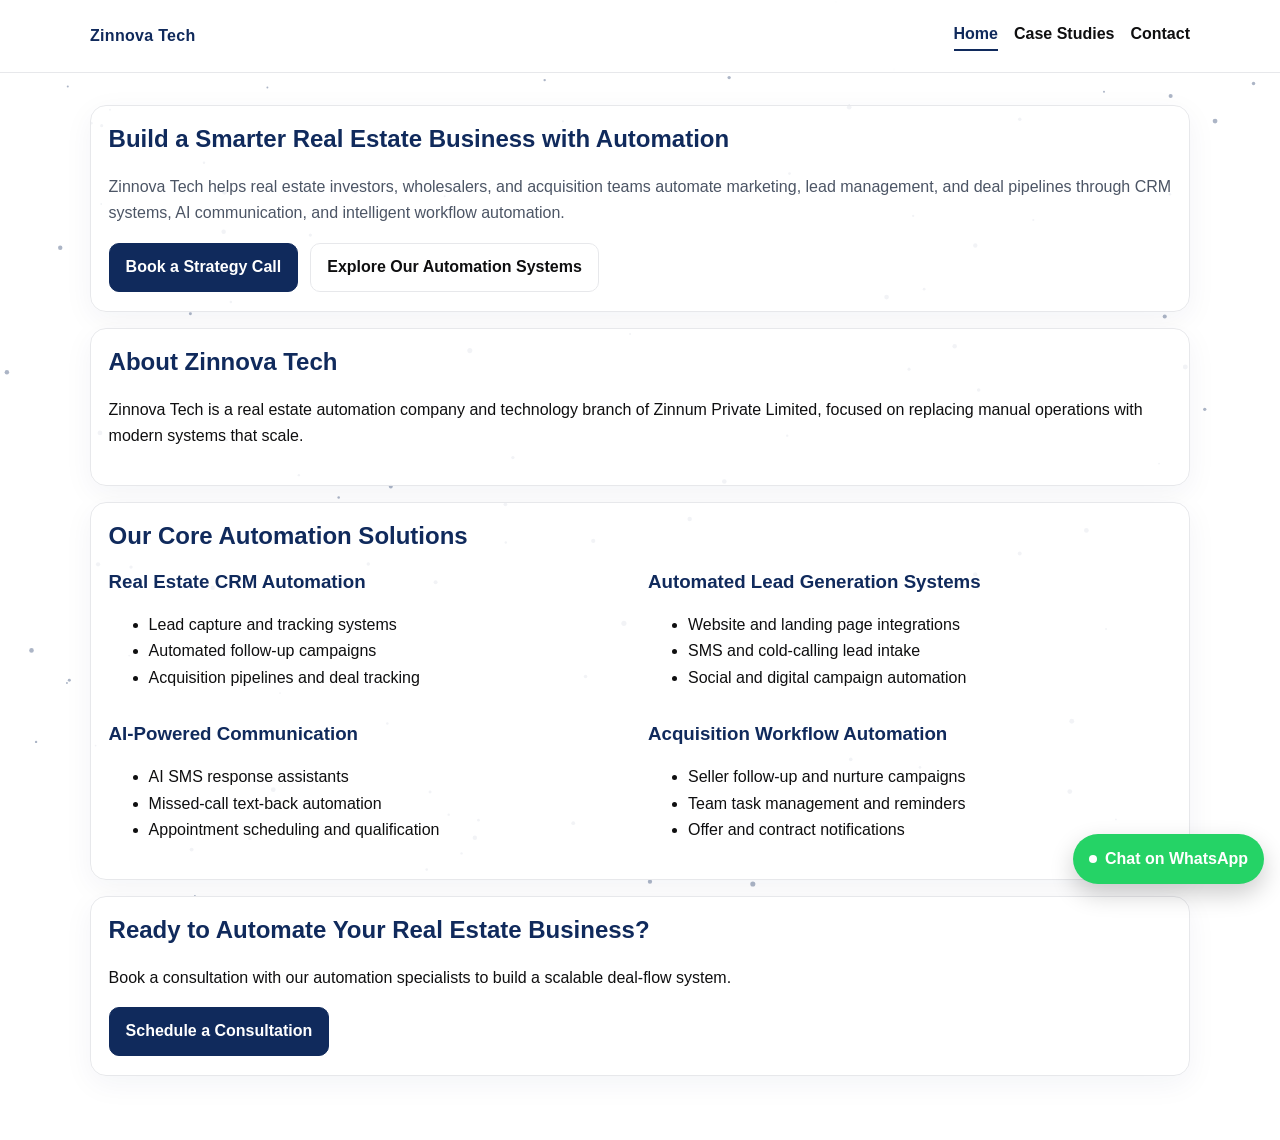
==== index.html @ e3f0b49b "Build styled multi-page site with cursor particles and WhatsApp widget" ====
<!doctype html>
<html lang="en">
  <head>
    <meta charset="UTF-8" />
    <meta name="viewport" content="width=device-width, initial-scale=1.0" />
    <title>Zinnova Tech | Home</title>
    <link rel="stylesheet" href="styles.css" />
  </head>
  <body>
    <canvas id="particle-canvas" aria-hidden="true"></canvas>

    <header class="site-header">
      <div class="container nav-wrap">
        <a class="logo" href="index.html">Zinnova Tech</a>
        <nav>
          <a href="index.html" class="active">Home</a>
          <a href="case-studies.html">Case Studies</a>
          <a href="contact.html">Contact</a>
        </nav>
      </div>
    </header>

    <main class="container">
      <section class="hero card">
        <h1>Build a Smarter Real Estate Business with Automation</h1>
        <p>
          Zinnova Tech helps real estate investors, wholesalers, and acquisition teams automate
          marketing, lead management, and deal pipelines through CRM systems, AI communication,
          and intelligent workflow automation.
        </p>
        <div class="button-row">
          <a class="btn primary" href="contact.html">Book a Strategy Call</a>
          <a class="btn" href="#solutions">Explore Our Automation Systems</a>
        </div>
      </section>

      <section class="card">
        <h2>About Zinnova Tech</h2>
        <p>
          Zinnova Tech is a real estate automation company and technology branch of Zinnum Private
          Limited, focused on replacing manual operations with modern systems that scale.
        </p>
      </section>

      <section id="solutions" class="card">
        <h2>Our Core Automation Solutions</h2>
        <div class="grid two">
          <article>
            <h3>Real Estate CRM Automation</h3>
            <ul>
              <li>Lead capture and tracking systems</li>
              <li>Automated follow-up campaigns</li>
              <li>Acquisition pipelines and deal tracking</li>
            </ul>
          </article>
          <article>
            <h3>Automated Lead Generation Systems</h3>
            <ul>
              <li>Website and landing page integrations</li>
              <li>SMS and cold-calling lead intake</li>
              <li>Social and digital campaign automation</li>
            </ul>
          </article>
          <article>
            <h3>AI-Powered Communication</h3>
            <ul>
              <li>AI SMS response assistants</li>
              <li>Missed-call text-back automation</li>
              <li>Appointment scheduling and qualification</li>
            </ul>
          </article>
          <article>
            <h3>Acquisition Workflow Automation</h3>
            <ul>
              <li>Seller follow-up and nurture campaigns</li>
              <li>Team task management and reminders</li>
              <li>Offer and contract notifications</li>
            </ul>
          </article>
        </div>
      </section>

      <section class="card">
        <h2>Ready to Automate Your Real Estate Business?</h2>
        <p>Book a consultation with our automation specialists to build a scalable deal-flow system.</p>
        <a class="btn primary" href="contact.html">Schedule a Consultation</a>
      </section>
    </main>

    <a
      class="whatsapp-widget"
      href="https://wa.me/923081890453"
      target="_blank"
      rel="noopener noreferrer"
      aria-label="Chat on WhatsApp"
    >
      <span class="dot"></span>
      Chat on WhatsApp
    </a>

    <script src="script.js"></script>
  </body>
</html>
---- styles.css ----
:root {
  --bg: #ffffff;
  --text: #0f0f10;
  --navy: #102a5c;
  --muted: #4c5565;
  --border: #e7e8eb;
  --card: rgba(255, 255, 255, 0.84);
}

* {
  box-sizing: border-box;
}

body {
  margin: 0;
  font-family: Inter, Segoe UI, Roboto, Arial, sans-serif;
  background: var(--bg);
  color: var(--text);
  line-height: 1.65;
}

#particle-canvas {
  position: fixed;
  inset: 0;
  z-index: -1;
  pointer-events: none;
}

.container {
  width: min(1100px, calc(100% - 2rem));
  margin-inline: auto;
}

.site-header {
  position: sticky;
  top: 0;
  z-index: 4;
  background: rgba(255, 255, 255, 0.95);
  backdrop-filter: blur(8px);
  border-bottom: 1px solid var(--border);
}

.nav-wrap {
  min-height: 72px;
  display: flex;
  align-items: center;
  justify-content: space-between;
  gap: 1rem;
}

.logo {
  color: var(--navy);
  text-decoration: none;
  font-weight: 800;
  letter-spacing: 0.3px;
}

nav {
  display: flex;
  gap: 1rem;
}

nav a {
  color: var(--text);
  text-decoration: none;
  font-weight: 600;
  padding-bottom: 2px;
  border-bottom: 2px solid transparent;
}

nav a.active,
nav a:hover {
  color: var(--navy);
  border-color: var(--navy);
}

main {
  padding: 2rem 0 4rem;
  display: grid;
  gap: 1rem;
}

.card {
  border: 1px solid var(--border);
  border-radius: 16px;
  background: var(--card);
  padding: 1.2rem 1.1rem;
  box-shadow: 0 8px 30px rgba(16, 42, 92, 0.05);
}

h1,
h2,
h3 {
  color: var(--navy);
  line-height: 1.2;
  margin-top: 0;
}

p,
li {
  color: var(--text);
}

.hero p {
  color: var(--muted);
}

.grid.two {
  display: grid;
  grid-template-columns: repeat(2, minmax(0, 1fr));
  gap: 1rem;
}

.button-row {
  margin-top: 1rem;
  display: flex;
  gap: 0.75rem;
  flex-wrap: wrap;
}

.btn {
  display: inline-flex;
  align-items: center;
  justify-content: center;
  text-decoration: none;
  border-radius: 10px;
  padding: 0.65rem 1rem;
  font-weight: 700;
  border: 1px solid var(--border);
  color: var(--text);
  transition: transform 0.2s ease, box-shadow 0.2s ease;
}

.btn:hover {
  transform: translateY(-1px);
  box-shadow: 0 8px 20px rgba(0, 0, 0, 0.07);
}

.btn.primary {
  background: var(--navy);
  color: white;
  border-color: var(--navy);
}

.whatsapp-widget {
  position: fixed;
  right: 1rem;
  bottom: 1rem;
  z-index: 5;
  background: #25d366;
  color: #fff;
  text-decoration: none;
  padding: 0.75rem 1rem;
  border-radius: 999px;
  font-weight: 700;
  box-shadow: 0 10px 24px rgba(0, 0, 0, 0.2);
  display: inline-flex;
  align-items: center;
  gap: 0.5rem;
}

.whatsapp-widget .dot {
  width: 8px;
  height: 8px;
  background: white;
  border-radius: 999px;
}

@media (max-width: 800px) {
  .grid.two {
    grid-template-columns: 1fr;
  }

  nav {
    font-size: 0.92rem;
  }
}
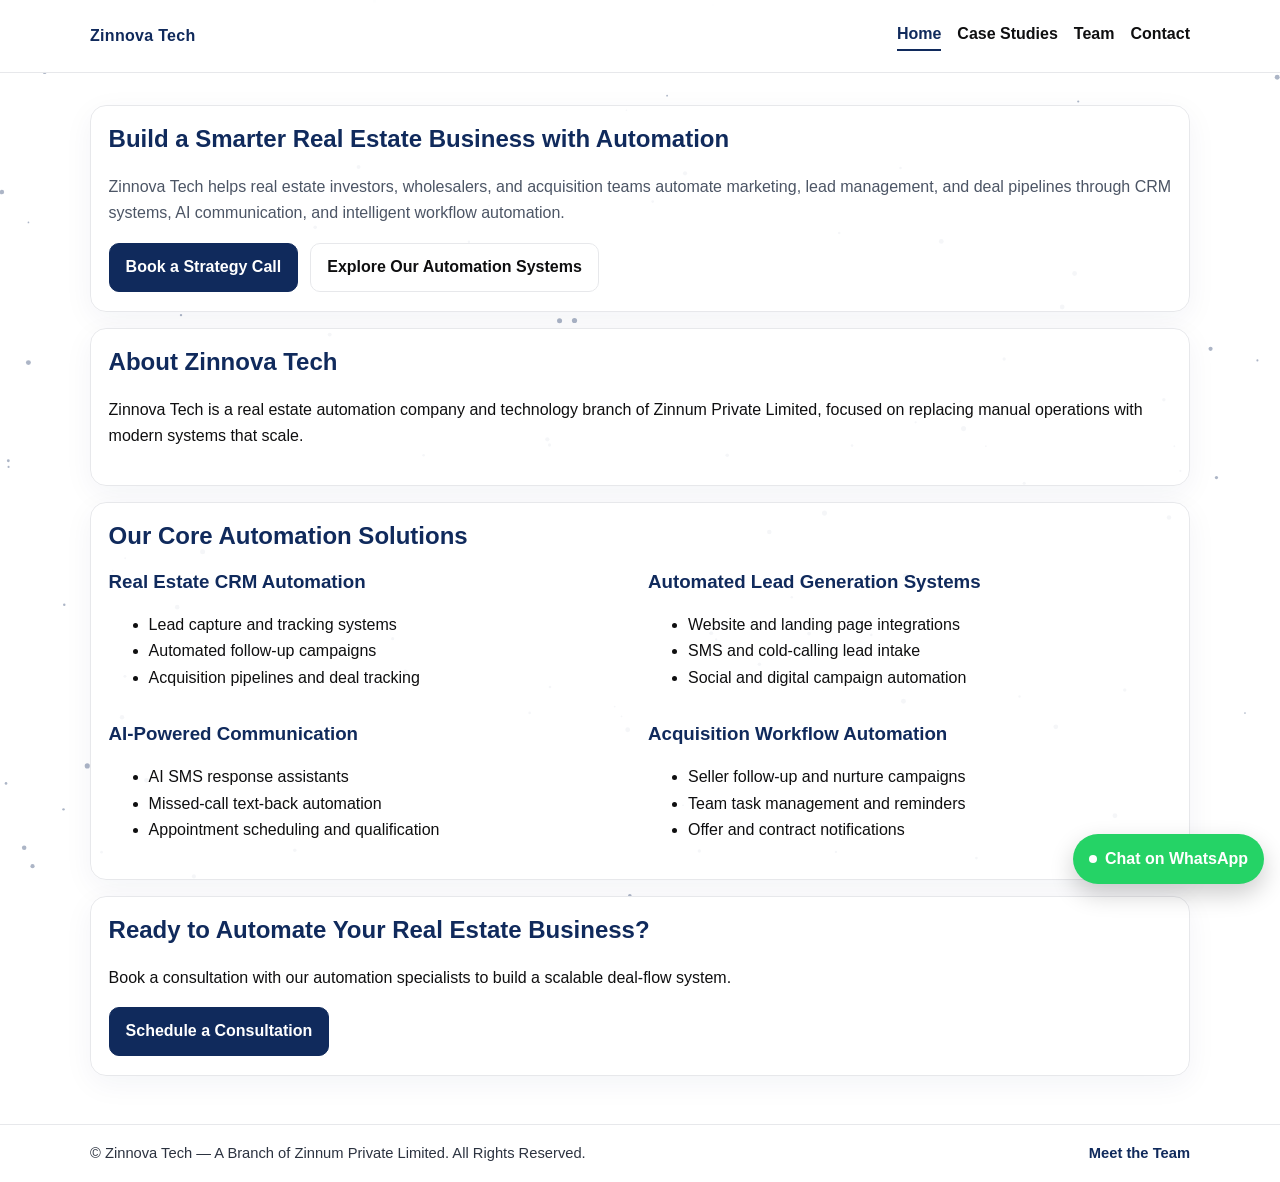
==== commit 0ad05005: "Enhance pages with animated case cards, footer, and new team page" ====
--- a/index.html
+++ b/index.html
@@ -15,13 +15,14 @@
         <nav>
           <a href="index.html" class="active">Home</a>
           <a href="case-studies.html">Case Studies</a>
+          <a href="team.html">Team</a>
           <a href="contact.html">Contact</a>
         </nav>
       </div>
     </header>
 
     <main class="container">
-      <section class="hero card">
+      <section class="hero card animated-card">
         <h1>Build a Smarter Real Estate Business with Automation</h1>
         <p>
           Zinnova Tech helps real estate investors, wholesalers, and acquisition teams automate
@@ -34,7 +35,7 @@
         </div>
       </section>
 
-      <section class="card">
+      <section class="card animated-card delay-1">
         <h2>About Zinnova Tech</h2>
         <p>
           Zinnova Tech is a real estate automation company and technology branch of Zinnum Private
@@ -42,7 +43,7 @@
         </p>
       </section>
 
-      <section id="solutions" class="card">
+      <section id="solutions" class="card animated-card delay-2">
         <h2>Our Core Automation Solutions</h2>
         <div class="grid two">
           <article>
@@ -80,12 +81,19 @@
         </div>
       </section>
 
-      <section class="card">
+      <section class="card animated-card delay-3">
         <h2>Ready to Automate Your Real Estate Business?</h2>
         <p>Book a consultation with our automation specialists to build a scalable deal-flow system.</p>
         <a class="btn primary" href="contact.html">Schedule a Consultation</a>
       </section>
     </main>
+
+    <footer class="site-footer">
+      <div class="container footer-wrap">
+        <p>© Zinnova Tech — A Branch of Zinnum Private Limited. All Rights Reserved.</p>
+        <p><a href="team.html">Meet the Team</a></p>
+      </div>
+    </footer>
 
     <a
       class="whatsapp-widget"
--- a/styles.css
+++ b/styles.css
@@ -4,12 +4,10 @@
   --navy: #102a5c;
   --muted: #4c5565;
   --border: #e7e8eb;
-  --card: rgba(255, 255, 255, 0.84);
-}
-
-* {
-  box-sizing: border-box;
-}
+  --card: rgba(255, 255, 255, 0.88);
+}
+
+* { box-sizing: border-box; }
 
 body {
   margin: 0;
@@ -34,7 +32,7 @@
 .site-header {
   position: sticky;
   top: 0;
-  z-index: 4;
+  z-index: 8;
   background: rgba(255, 255, 255, 0.95);
   backdrop-filter: blur(8px);
   border-bottom: 1px solid var(--border);
@@ -52,13 +50,10 @@
   color: var(--navy);
   text-decoration: none;
   font-weight: 800;
-  letter-spacing: 0.3px;
-}
-
-nav {
-  display: flex;
-  gap: 1rem;
-}
+  letter-spacing: .3px;
+}
+
+nav { display: flex; gap: 1rem; flex-wrap: wrap; }
 
 nav a {
   color: var(--text);
@@ -75,7 +70,7 @@
 }
 
 main {
-  padding: 2rem 0 4rem;
+  padding: 2rem 0 3rem;
   display: grid;
   gap: 1rem;
 }
@@ -85,25 +80,65 @@
   border-radius: 16px;
   background: var(--card);
   padding: 1.2rem 1.1rem;
-  box-shadow: 0 8px 30px rgba(16, 42, 92, 0.05);
-}
-
-h1,
-h2,
-h3 {
+  box-shadow: 0 8px 30px rgba(16, 42, 92, .05);
+  transition: transform .25s ease, box-shadow .25s ease;
+}
+
+.animated-card {
+  opacity: 0;
+  transform: translateY(14px);
+  animation: cardIn .65s ease forwards;
+}
+.delay-1 { animation-delay: .08s; }
+.delay-2 { animation-delay: .16s; }
+.delay-3 { animation-delay: .24s; }
+.delay-4 { animation-delay: .32s; }
+
+.card:hover {
+  transform: translateY(-5px);
+  box-shadow: 0 14px 38px rgba(16, 42, 92, .12);
+}
+
+.study-card {
+  position: relative;
+  overflow: hidden;
+}
+
+.study-card::before {
+  content: "";
+  position: absolute;
+  inset: -150% -20%;
+  background: linear-gradient(120deg, transparent 40%, rgba(16, 42, 92, .12), transparent 60%);
+  transform: translateX(-50%);
+  animation: shimmer 5s linear infinite;
+}
+
+.study-grid {
+  display: grid;
+  gap: 1rem;
+  grid-template-columns: repeat(3, minmax(0, 1fr));
+}
+
+.pill {
+  display: inline-block;
+  font-size: .82rem;
+  padding: .34rem .6rem;
+  border-radius: 999px;
+  border: 1px solid #c8d4ef;
   color: var(--navy);
-  line-height: 1.2;
-  margin-top: 0;
-}
-
-p,
-li {
-  color: var(--text);
-}
-
-.hero p {
-  color: var(--muted);
-}
+  background: #f5f8ff;
+  font-weight: 700;
+}
+
+.result-row {
+  display: flex;
+  gap: .55rem;
+  flex-wrap: wrap;
+}
+
+h1,h2,h3 { color: var(--navy); line-height: 1.2; margin-top: 0; }
+p,li { color: var(--text); }
+.hero p { color: var(--muted); }
 
 .grid.two {
   display: grid;
@@ -114,7 +149,7 @@
 .button-row {
   margin-top: 1rem;
   display: flex;
-  gap: 0.75rem;
+  gap: .75rem;
   flex-wrap: wrap;
 }
 
@@ -124,54 +159,76 @@
   justify-content: center;
   text-decoration: none;
   border-radius: 10px;
-  padding: 0.65rem 1rem;
+  padding: .65rem 1rem;
   font-weight: 700;
   border: 1px solid var(--border);
   color: var(--text);
-  transition: transform 0.2s ease, box-shadow 0.2s ease;
-}
-
-.btn:hover {
-  transform: translateY(-1px);
-  box-shadow: 0 8px 20px rgba(0, 0, 0, 0.07);
-}
-
-.btn.primary {
-  background: var(--navy);
-  color: white;
-  border-color: var(--navy);
-}
+  transition: transform .2s ease, box-shadow .2s ease;
+}
+
+.btn:hover { transform: translateY(-1px); box-shadow: 0 8px 20px rgba(0,0,0,.07); }
+.btn.primary { background: var(--navy); color: #fff; border-color: var(--navy); }
+
+.site-footer {
+  border-top: 1px solid var(--border);
+  background: rgba(255, 255, 255, .97);
+}
+
+.footer-wrap {
+  padding: 1rem 0;
+  display: flex;
+  align-items: center;
+  justify-content: space-between;
+  gap: 1rem;
+  flex-wrap: wrap;
+}
+
+.footer-wrap p {
+  margin: 0;
+  color: #2c3340;
+  font-size: .92rem;
+}
+
+.footer-wrap a { color: var(--navy); font-weight: 700; text-decoration: none; }
 
 .whatsapp-widget {
   position: fixed;
   right: 1rem;
   bottom: 1rem;
-  z-index: 5;
+  z-index: 12;
   background: #25d366;
   color: #fff;
   text-decoration: none;
-  padding: 0.75rem 1rem;
+  padding: .75rem 1rem;
   border-radius: 999px;
   font-weight: 700;
-  box-shadow: 0 10px 24px rgba(0, 0, 0, 0.2);
+  box-shadow: 0 10px 24px rgba(0, 0, 0, .2);
   display: inline-flex;
   align-items: center;
-  gap: 0.5rem;
+  gap: .5rem;
 }
 
 .whatsapp-widget .dot {
   width: 8px;
   height: 8px;
-  background: white;
+  background: #fff;
   border-radius: 999px;
 }
 
+@keyframes cardIn {
+  to { opacity: 1; transform: translateY(0); }
+}
+
+@keyframes shimmer {
+  0% { transform: translateX(-40%) rotate(8deg); }
+  100% { transform: translateX(40%) rotate(8deg); }
+}
+
+@media (max-width: 980px) {
+  .study-grid { grid-template-columns: 1fr; }
+}
+
 @media (max-width: 800px) {
-  .grid.two {
-    grid-template-columns: 1fr;
-  }
-
-  nav {
-    font-size: 0.92rem;
-  }
-}
+  .grid.two { grid-template-columns: 1fr; }
+  nav { font-size: .92rem; }
+}
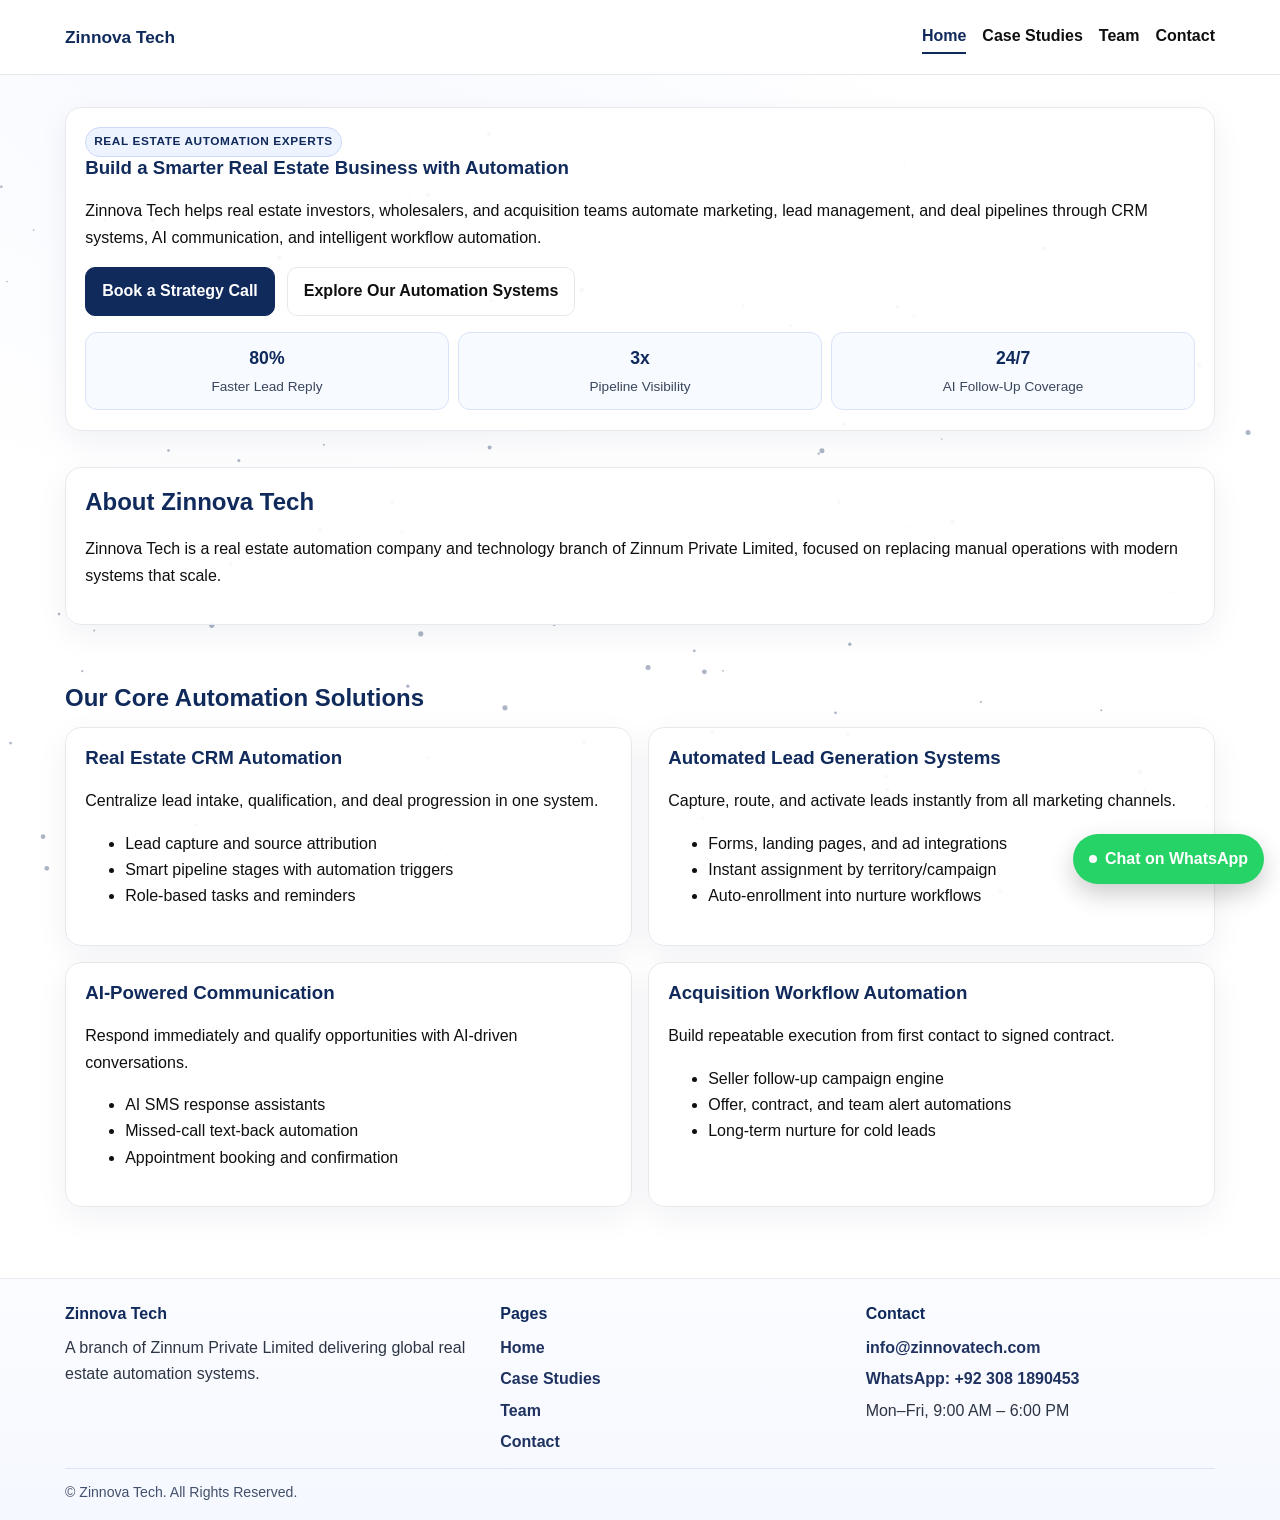
==== commit 44e7dd62: "Professionalize UI with detailed team profiles, advanced cards, and full footer" ====
--- a/index.html
+++ b/index.html
@@ -21,87 +21,109 @@
       </div>
     </header>
 
-    <main class="container">
-      <section class="hero card animated-card">
-        <h1>Build a Smarter Real Estate Business with Automation</h1>
-        <p>
-          Zinnova Tech helps real estate investors, wholesalers, and acquisition teams automate
-          marketing, lead management, and deal pipelines through CRM systems, AI communication,
-          and intelligent workflow automation.
-        </p>
-        <div class="button-row">
-          <a class="btn primary" href="contact.html">Book a Strategy Call</a>
-          <a class="btn" href="#solutions">Explore Our Automation Systems</a>
-        </div>
+    <main>
+      <section class="hero-section container">
+        <article class="hero-card card animated-card">
+          <span class="eyebrow">Real Estate Automation Experts</span>
+          <h1>Build a Smarter Real Estate Business with Automation</h1>
+          <p>
+            Zinnova Tech helps real estate investors, wholesalers, and acquisition teams automate
+            marketing, lead management, and deal pipelines through CRM systems, AI communication,
+            and intelligent workflow automation.
+          </p>
+          <div class="button-row">
+            <a class="btn primary" href="contact.html">Book a Strategy Call</a>
+            <a class="btn" href="#solutions">Explore Our Automation Systems</a>
+          </div>
+          <div class="hero-metrics">
+            <div><strong>80%</strong><span>Faster Lead Reply</span></div>
+            <div><strong>3x</strong><span>Pipeline Visibility</span></div>
+            <div><strong>24/7</strong><span>AI Follow-Up Coverage</span></div>
+          </div>
+        </article>
       </section>
 
-      <section class="card animated-card delay-1">
-        <h2>About Zinnova Tech</h2>
-        <p>
-          Zinnova Tech is a real estate automation company and technology branch of Zinnum Private
-          Limited, focused on replacing manual operations with modern systems that scale.
-        </p>
+      <section class="container section-gap">
+        <article class="card animated-card delay-1">
+          <h2>About Zinnova Tech</h2>
+          <p>
+            Zinnova Tech is a real estate automation company and technology branch of Zinnum Private
+            Limited, focused on replacing manual operations with modern systems that scale.
+          </p>
+        </article>
       </section>
 
-      <section id="solutions" class="card animated-card delay-2">
-        <h2>Our Core Automation Solutions</h2>
-        <div class="grid two">
-          <article>
+      <section id="solutions" class="container section-gap">
+        <h2 class="section-title">Our Core Automation Solutions</h2>
+        <div class="feature-grid">
+          <article class="card feature-card animated-card delay-1">
             <h3>Real Estate CRM Automation</h3>
+            <p>Centralize lead intake, qualification, and deal progression in one system.</p>
             <ul>
-              <li>Lead capture and tracking systems</li>
-              <li>Automated follow-up campaigns</li>
-              <li>Acquisition pipelines and deal tracking</li>
+              <li>Lead capture and source attribution</li>
+              <li>Smart pipeline stages with automation triggers</li>
+              <li>Role-based tasks and reminders</li>
             </ul>
           </article>
-          <article>
+          <article class="card feature-card animated-card delay-2">
             <h3>Automated Lead Generation Systems</h3>
+            <p>Capture, route, and activate leads instantly from all marketing channels.</p>
             <ul>
-              <li>Website and landing page integrations</li>
-              <li>SMS and cold-calling lead intake</li>
-              <li>Social and digital campaign automation</li>
+              <li>Forms, landing pages, and ad integrations</li>
+              <li>Instant assignment by territory/campaign</li>
+              <li>Auto-enrollment into nurture workflows</li>
             </ul>
           </article>
-          <article>
+          <article class="card feature-card animated-card delay-3">
             <h3>AI-Powered Communication</h3>
+            <p>Respond immediately and qualify opportunities with AI-driven conversations.</p>
             <ul>
               <li>AI SMS response assistants</li>
               <li>Missed-call text-back automation</li>
-              <li>Appointment scheduling and qualification</li>
+              <li>Appointment booking and confirmation</li>
             </ul>
           </article>
-          <article>
+          <article class="card feature-card animated-card delay-4">
             <h3>Acquisition Workflow Automation</h3>
+            <p>Build repeatable execution from first contact to signed contract.</p>
             <ul>
-              <li>Seller follow-up and nurture campaigns</li>
-              <li>Team task management and reminders</li>
-              <li>Offer and contract notifications</li>
+              <li>Seller follow-up campaign engine</li>
+              <li>Offer, contract, and team alert automations</li>
+              <li>Long-term nurture for cold leads</li>
             </ul>
           </article>
         </div>
       </section>
-
-      <section class="card animated-card delay-3">
-        <h2>Ready to Automate Your Real Estate Business?</h2>
-        <p>Book a consultation with our automation specialists to build a scalable deal-flow system.</p>
-        <a class="btn primary" href="contact.html">Schedule a Consultation</a>
-      </section>
     </main>
 
     <footer class="site-footer">
-      <div class="container footer-wrap">
-        <p>© Zinnova Tech — A Branch of Zinnum Private Limited. All Rights Reserved.</p>
-        <p><a href="team.html">Meet the Team</a></p>
+      <div class="container footer-grid">
+        <div>
+          <h4>Zinnova Tech</h4>
+          <p>A branch of Zinnum Private Limited delivering global real estate automation systems.</p>
+        </div>
+        <div>
+          <h4>Pages</h4>
+          <ul>
+            <li><a href="index.html">Home</a></li>
+            <li><a href="case-studies.html">Case Studies</a></li>
+            <li><a href="team.html">Team</a></li>
+            <li><a href="contact.html">Contact</a></li>
+          </ul>
+        </div>
+        <div>
+          <h4>Contact</h4>
+          <ul>
+            <li><a href="mailto:info@zinnovatech.com">info@zinnovatech.com</a></li>
+            <li><a href="https://wa.me/923081890453" target="_blank" rel="noopener noreferrer">WhatsApp: +92 308 1890453</a></li>
+            <li>Mon–Fri, 9:00 AM – 6:00 PM</li>
+          </ul>
+        </div>
       </div>
+      <div class="container footer-bottom">© Zinnova Tech. All Rights Reserved.</div>
     </footer>
 
-    <a
-      class="whatsapp-widget"
-      href="https://wa.me/923081890453"
-      target="_blank"
-      rel="noopener noreferrer"
-      aria-label="Chat on WhatsApp"
-    >
+    <a class="whatsapp-widget" href="https://wa.me/923081890453" target="_blank" rel="noopener noreferrer" aria-label="Chat on WhatsApp">
       <span class="dot"></span>
       Chat on WhatsApp
     </a>
--- a/styles.css
+++ b/styles.css
@@ -4,155 +4,137 @@
   --navy: #102a5c;
   --muted: #4c5565;
   --border: #e7e8eb;
-  --card: rgba(255, 255, 255, 0.88);
+  --card: rgba(255, 255, 255, 0.9);
 }
 
 * { box-sizing: border-box; }
-
+html, body { overflow-x: hidden; }
 body {
   margin: 0;
   font-family: Inter, Segoe UI, Roboto, Arial, sans-serif;
-  background: var(--bg);
   color: var(--text);
+  background: radial-gradient(circle at 20% -10%, #f4f7ff, #fff 35%) no-repeat;
   line-height: 1.65;
 }
 
-#particle-canvas {
-  position: fixed;
-  inset: 0;
-  z-index: -1;
-  pointer-events: none;
-}
-
-.container {
-  width: min(1100px, calc(100% - 2rem));
-  margin-inline: auto;
-}
+#particle-canvas { position: fixed; inset: 0; z-index: -1; pointer-events: none; }
+
+.container { width: min(1150px, calc(100% - 2rem)); margin-inline: auto; }
+.section-gap { padding-top: 1.3rem; padding-bottom: 2.4rem; }
 
 .site-header {
   position: sticky;
   top: 0;
-  z-index: 8;
-  background: rgba(255, 255, 255, 0.95);
+  z-index: 40;
+  background: rgba(255, 255, 255, 0.92);
+  border-bottom: 1px solid var(--border);
   backdrop-filter: blur(8px);
-  border-bottom: 1px solid var(--border);
-}
-
-.nav-wrap {
-  min-height: 72px;
-  display: flex;
-  align-items: center;
-  justify-content: space-between;
-  gap: 1rem;
-}
-
-.logo {
-  color: var(--navy);
-  text-decoration: none;
-  font-weight: 800;
-  letter-spacing: .3px;
-}
-
+}
+
+.nav-wrap { min-height: 74px; display: flex; align-items: center; justify-content: space-between; gap: 1rem; }
+.logo { color: var(--navy); text-decoration: none; font-size: 1.08rem; font-weight: 800; }
 nav { display: flex; gap: 1rem; flex-wrap: wrap; }
-
 nav a {
   color: var(--text);
   text-decoration: none;
   font-weight: 600;
-  padding-bottom: 2px;
+  padding: .2rem 0;
   border-bottom: 2px solid transparent;
-}
-
-nav a.active,
-nav a:hover {
+  transition: .2s ease;
+}
+nav a:hover, nav a.active { color: var(--navy); border-color: var(--navy); }
+
+.hero-section { padding: 2rem 0 1rem; }
+.hero-card {
+  background: linear-gradient(145deg, rgba(255,255,255,.95), rgba(246,250,255,.95));
+  border: 1px solid #dce5f7;
+}
+.eyebrow {
+  display: inline-block;
+  font-weight: 800;
+  letter-spacing: .6px;
+  text-transform: uppercase;
+  font-size: .74rem;
   color: var(--navy);
-  border-color: var(--navy);
-}
-
-main {
-  padding: 2rem 0 3rem;
+  background: #edf3ff;
+  border: 1px solid #ccdaf8;
+  padding: .26rem .5rem;
+  border-radius: 999px;
+}
+
+.hero-metrics {
+  margin-top: 1rem;
   display: grid;
-  gap: 1rem;
-}
+  gap: .6rem;
+  grid-template-columns: repeat(3, minmax(0, 1fr));
+}
+.hero-metrics div {
+  border: 1px solid #d9e3f7;
+  background: #f7faff;
+  border-radius: 12px;
+  padding: .65rem;
+  text-align: center;
+}
+.hero-metrics strong { display: block; color: var(--navy); font-size: 1.1rem; }
+.hero-metrics span { color: #3a465c; font-size: .85rem; }
 
 .card {
+  background: var(--card);
   border: 1px solid var(--border);
   border-radius: 16px;
-  background: var(--card);
-  padding: 1.2rem 1.1rem;
-  box-shadow: 0 8px 30px rgba(16, 42, 92, .05);
+  padding: 1.2rem;
+  box-shadow: 0 10px 32px rgba(16, 42, 92, 0.06);
   transition: transform .25s ease, box-shadow .25s ease;
 }
-
-.animated-card {
-  opacity: 0;
-  transform: translateY(14px);
-  animation: cardIn .65s ease forwards;
-}
-.delay-1 { animation-delay: .08s; }
-.delay-2 { animation-delay: .16s; }
-.delay-3 { animation-delay: .24s; }
-.delay-4 { animation-delay: .32s; }
-
-.card:hover {
-  transform: translateY(-5px);
-  box-shadow: 0 14px 38px rgba(16, 42, 92, .12);
-}
-
-.study-card {
-  position: relative;
-  overflow: hidden;
-}
-
+.card:hover { transform: translateY(-4px); box-shadow: 0 18px 40px rgba(16, 42, 92, 0.12); }
+
+.section-title { color: var(--navy); margin: 0 0 .85rem; }
+.feature-grid, .study-grid, .team-grid { display: grid; gap: 1rem; }
+.feature-grid { grid-template-columns: repeat(2, minmax(0, 1fr)); }
+.study-grid { grid-template-columns: repeat(3, minmax(0, 1fr)); }
+.team-grid { grid-template-columns: repeat(2, minmax(0, 1fr)); }
+.contact-grid { display: grid; grid-template-columns: 1.1fr .9fr; gap: 1rem; }
+
+.feature-card h3, .study-card h2, .team-card h3, h1, h2, h3 { color: var(--navy); margin-top: 0; line-height: 1.2; }
+p, li { color: var(--text); }
+
+.study-card { position: relative; overflow: hidden; }
 .study-card::before {
   content: "";
   position: absolute;
-  inset: -150% -20%;
-  background: linear-gradient(120deg, transparent 40%, rgba(16, 42, 92, .12), transparent 60%);
-  transform: translateX(-50%);
+  inset: -220% -60%;
+  background: linear-gradient(120deg, transparent 45%, rgba(16, 42, 92, .12), transparent 55%);
   animation: shimmer 5s linear infinite;
 }
-
-.study-grid {
+.result-row { display: flex; flex-wrap: wrap; gap: .45rem; margin-top: .4rem; }
+.pill {
+  border: 1px solid #ccd9f3;
+  background: #f3f7ff;
+  color: var(--navy);
+  border-radius: 999px;
+  padding: .3rem .55rem;
+  font-size: .78rem;
+  font-weight: 700;
+}
+
+.team-card .avatar {
+  width: 52px;
+  height: 52px;
+  border-radius: 50%;
+  background: linear-gradient(140deg, #15367c, #345fb7);
+  color: white;
+  font-weight: 800;
   display: grid;
-  gap: 1rem;
-  grid-template-columns: repeat(3, minmax(0, 1fr));
-}
-
-.pill {
-  display: inline-block;
-  font-size: .82rem;
-  padding: .34rem .6rem;
-  border-radius: 999px;
-  border: 1px solid #c8d4ef;
-  color: var(--navy);
-  background: #f5f8ff;
-  font-weight: 700;
-}
-
-.result-row {
-  display: flex;
-  gap: .55rem;
-  flex-wrap: wrap;
-}
-
-h1,h2,h3 { color: var(--navy); line-height: 1.2; margin-top: 0; }
-p,li { color: var(--text); }
-.hero p { color: var(--muted); }
-
-.grid.two {
-  display: grid;
-  grid-template-columns: repeat(2, minmax(0, 1fr));
-  gap: 1rem;
-}
-
-.button-row {
-  margin-top: 1rem;
-  display: flex;
-  gap: .75rem;
-  flex-wrap: wrap;
-}
-
+  place-items: center;
+  margin-bottom: .7rem;
+}
+.team-card .role {
+  margin: .2rem 0 .5rem;
+  color: #31466e;
+  font-weight: 700;
+}
+
+.button-row { margin-top: 1rem; display: flex; gap: .75rem; flex-wrap: wrap; }
 .btn {
   display: inline-flex;
   align-items: center;
@@ -163,72 +145,65 @@
   font-weight: 700;
   border: 1px solid var(--border);
   color: var(--text);
-  transition: transform .2s ease, box-shadow .2s ease;
-}
-
-.btn:hover { transform: translateY(-1px); box-shadow: 0 8px 20px rgba(0,0,0,.07); }
+}
 .btn.primary { background: var(--navy); color: #fff; border-color: var(--navy); }
 
 .site-footer {
+  margin-top: 2rem;
   border-top: 1px solid var(--border);
-  background: rgba(255, 255, 255, .97);
-}
-
-.footer-wrap {
-  padding: 1rem 0;
-  display: flex;
-  align-items: center;
-  justify-content: space-between;
+  background: linear-gradient(180deg, #fbfcff, #f5f8ff);
+}
+.footer-grid {
+  display: grid;
+  grid-template-columns: 1.2fr 1fr 1fr;
   gap: 1rem;
-  flex-wrap: wrap;
-}
-
-.footer-wrap p {
-  margin: 0;
-  color: #2c3340;
-  font-size: .92rem;
-}
-
-.footer-wrap a { color: var(--navy); font-weight: 700; text-decoration: none; }
+  padding: 1.4rem 0 .8rem;
+}
+.footer-grid h4 { margin: 0 0 .45rem; color: var(--navy); }
+.footer-grid p, .footer-grid li { margin: 0; color: #2d3544; }
+.footer-grid ul { list-style: none; padding: 0; margin: 0; display: grid; gap: .32rem; }
+.footer-grid a { color: #1f3260; text-decoration: none; font-weight: 600; }
+.footer-bottom {
+  border-top: 1px solid #dce3f3;
+  color: #42506c;
+  font-size: .88rem;
+  padding: .7rem 0 1rem;
+}
 
 .whatsapp-widget {
   position: fixed;
   right: 1rem;
   bottom: 1rem;
-  z-index: 12;
+  z-index: 90;
   background: #25d366;
   color: #fff;
   text-decoration: none;
   padding: .75rem 1rem;
   border-radius: 999px;
   font-weight: 700;
-  box-shadow: 0 10px 24px rgba(0, 0, 0, .2);
+  box-shadow: 0 10px 24px rgba(0,0,0,.2);
   display: inline-flex;
   align-items: center;
   gap: .5rem;
 }
-
-.whatsapp-widget .dot {
-  width: 8px;
-  height: 8px;
-  background: #fff;
-  border-radius: 999px;
-}
-
-@keyframes cardIn {
-  to { opacity: 1; transform: translateY(0); }
-}
-
-@keyframes shimmer {
-  0% { transform: translateX(-40%) rotate(8deg); }
-  100% { transform: translateX(40%) rotate(8deg); }
-}
-
-@media (max-width: 980px) {
+.whatsapp-widget .dot { width: 8px; height: 8px; background: #fff; border-radius: 999px; }
+
+.animated-card { opacity: 0; transform: translateY(12px); animation: cardIn .6s ease forwards; }
+.delay-1 { animation-delay: .08s; }
+.delay-2 { animation-delay: .16s; }
+.delay-3 { animation-delay: .24s; }
+.delay-4 { animation-delay: .32s; }
+
+@keyframes cardIn { to { opacity: 1; transform: translateY(0); } }
+@keyframes shimmer { 0% { transform: translateX(-50%) rotate(9deg); } 100% { transform: translateX(50%) rotate(9deg); } }
+
+@media (max-width: 1000px) {
   .study-grid { grid-template-columns: 1fr; }
-}
-
-@media (max-width: 800px) {
-  .grid.two { grid-template-columns: 1fr; }
-  nav { font-size: .92rem; }
-}
+  .team-grid { grid-template-columns: 1fr; }
+  .feature-grid { grid-template-columns: 1fr; }
+  .contact-grid { grid-template-columns: 1fr; }
+  .footer-grid { grid-template-columns: 1fr; }
+}
+@media (max-width: 760px) {
+  .hero-metrics { grid-template-columns: 1fr; }
+}
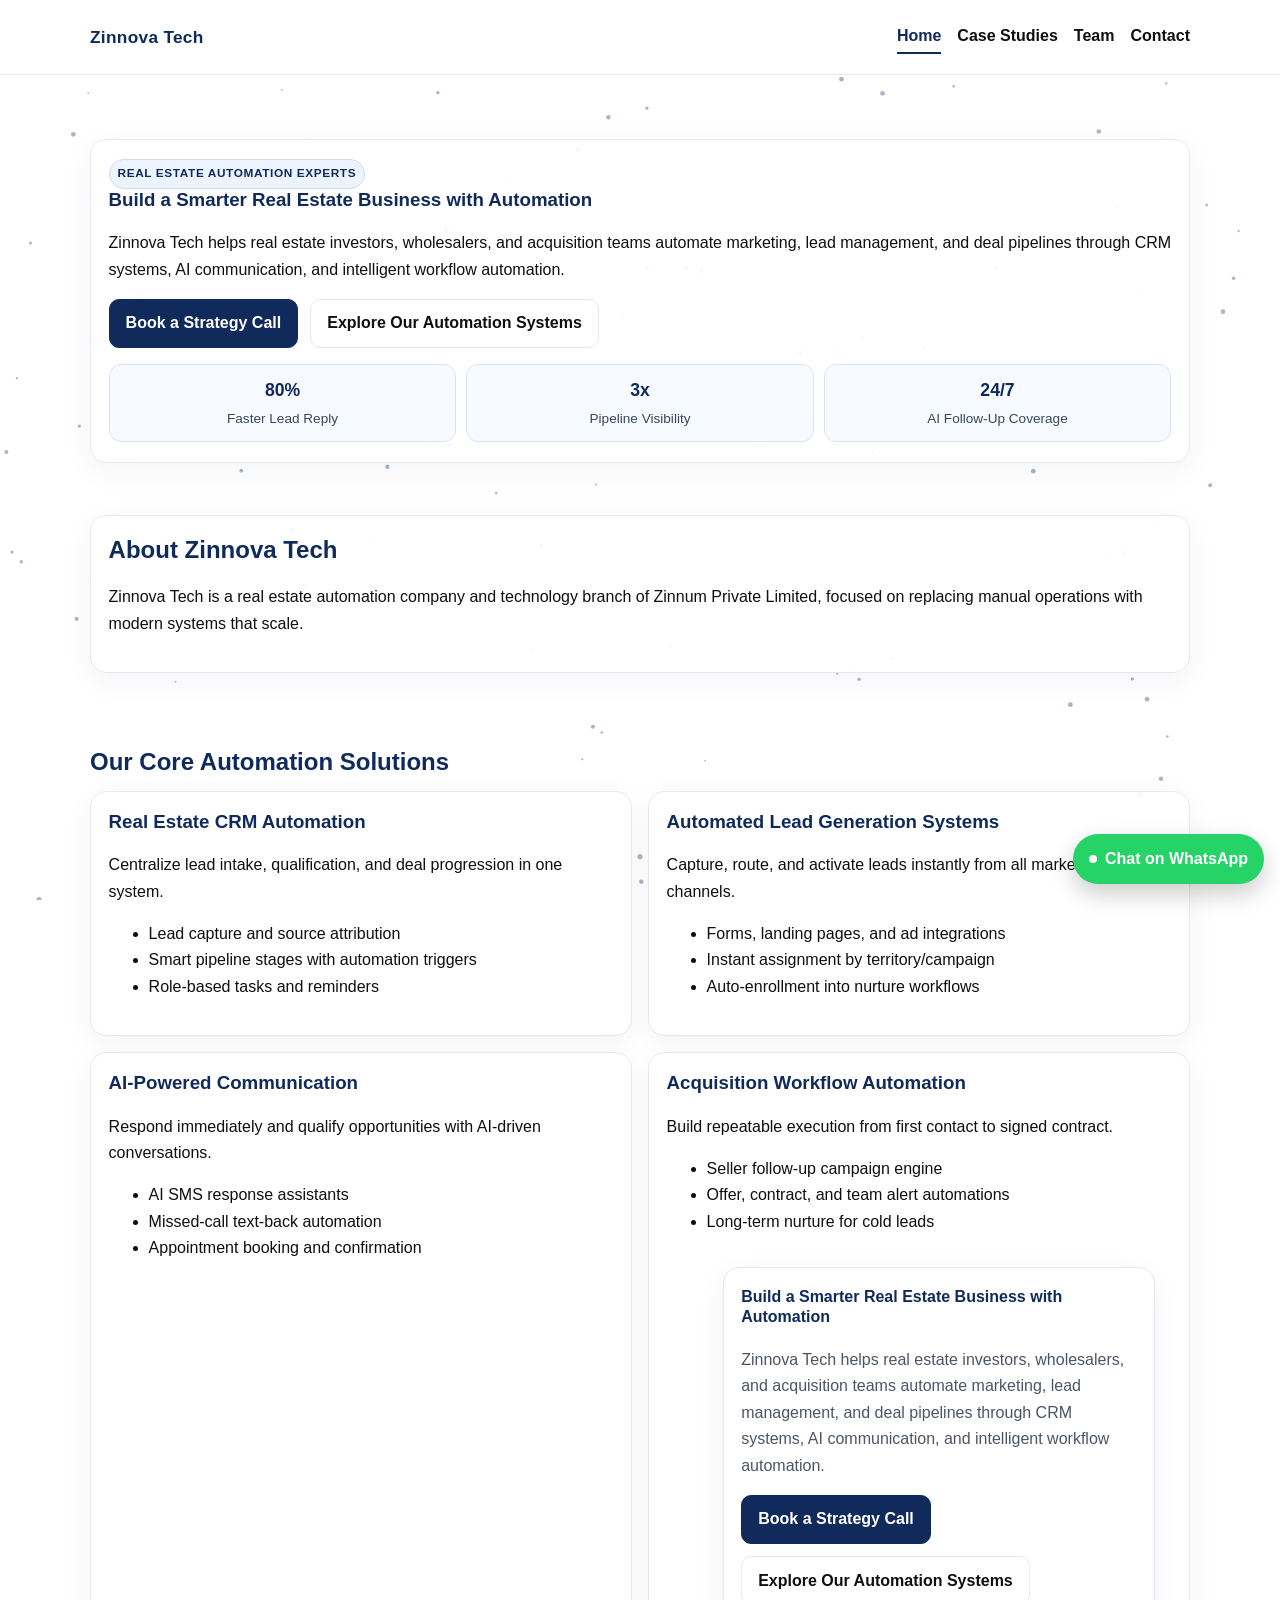
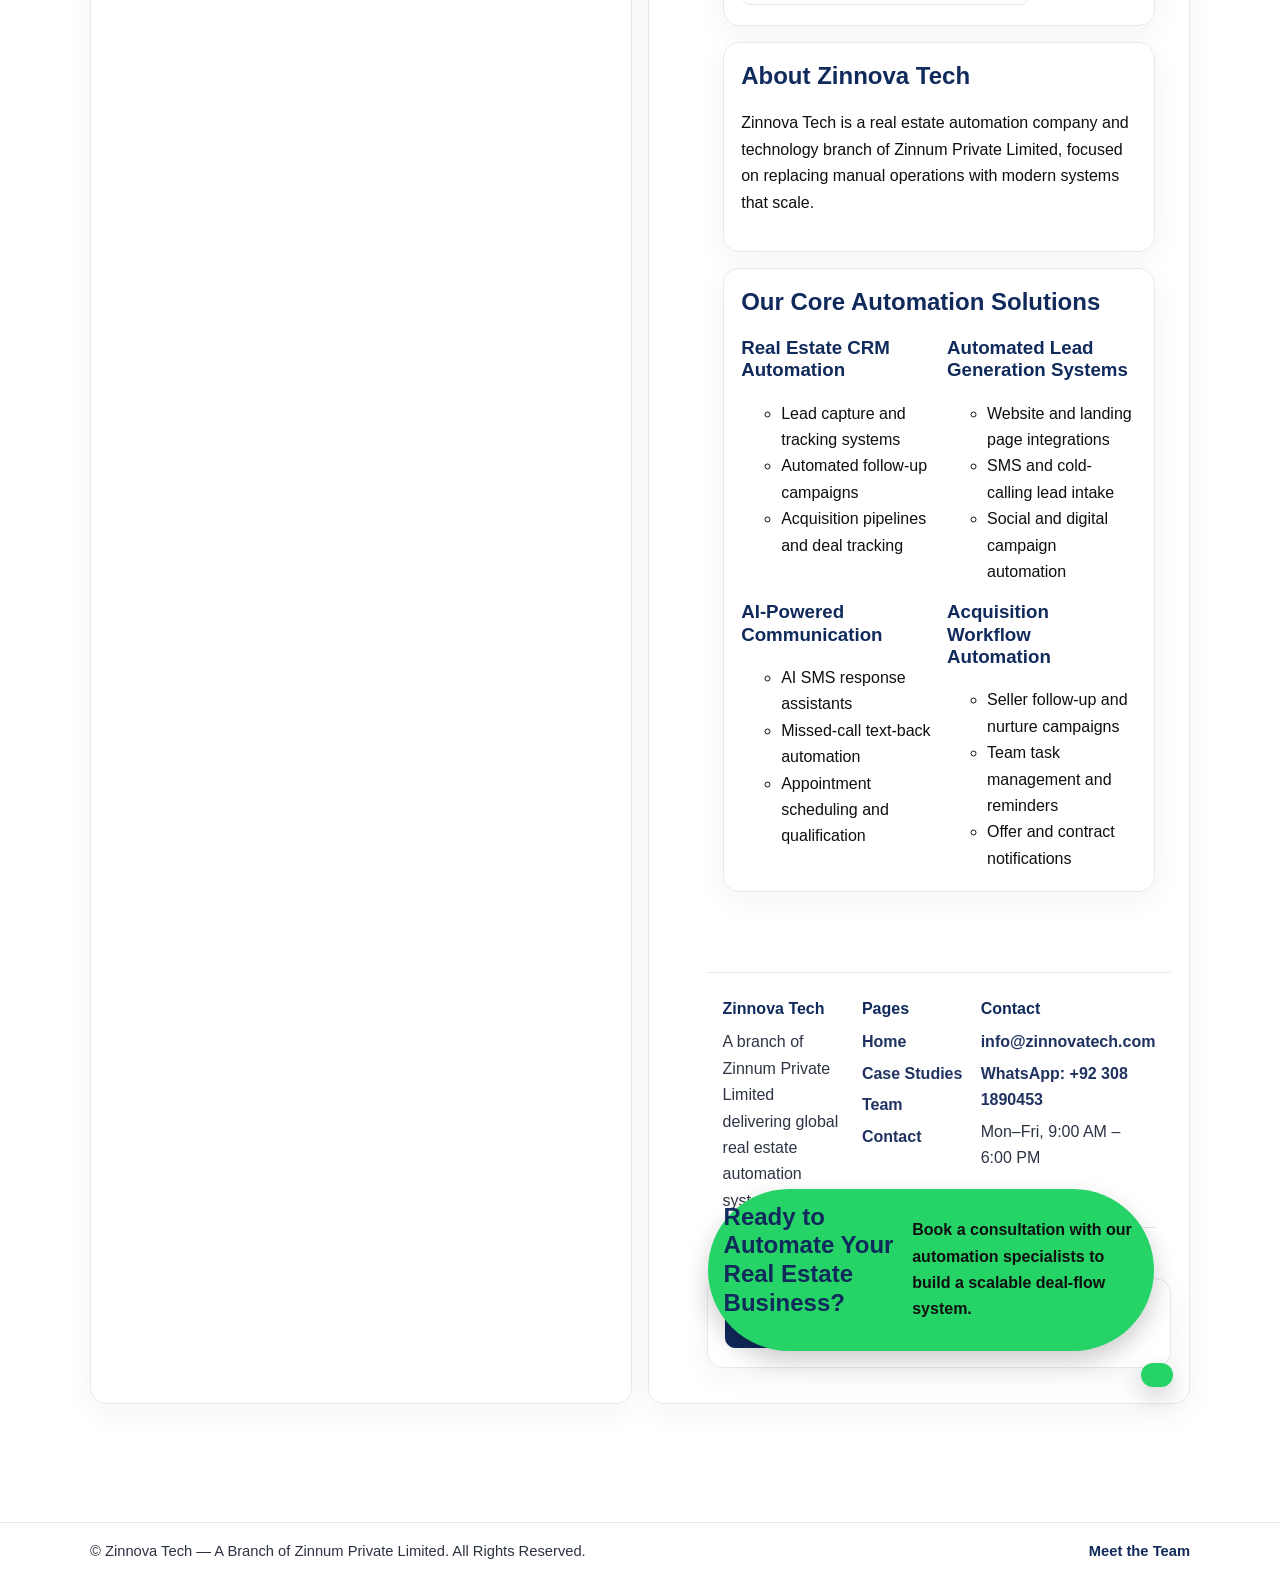
==== commit 4d632d41: "Merge branch 'main' into codex/create-professional-content-for-zinnova-tech-website-1srerx" ====
--- a/index.html
+++ b/index.html
@@ -90,6 +90,61 @@
               <li>Seller follow-up campaign engine</li>
               <li>Offer, contract, and team alert automations</li>
               <li>Long-term nurture for cold leads</li>
+    <main class="container">
+      <section class="hero card animated-card">
+        <h1>Build a Smarter Real Estate Business with Automation</h1>
+        <p>
+          Zinnova Tech helps real estate investors, wholesalers, and acquisition teams automate
+          marketing, lead management, and deal pipelines through CRM systems, AI communication,
+          and intelligent workflow automation.
+        </p>
+        <div class="button-row">
+          <a class="btn primary" href="contact.html">Book a Strategy Call</a>
+          <a class="btn" href="#solutions">Explore Our Automation Systems</a>
+        </div>
+      </section>
+
+      <section class="card animated-card delay-1">
+        <h2>About Zinnova Tech</h2>
+        <p>
+          Zinnova Tech is a real estate automation company and technology branch of Zinnum Private
+          Limited, focused on replacing manual operations with modern systems that scale.
+        </p>
+      </section>
+
+      <section id="solutions" class="card animated-card delay-2">
+        <h2>Our Core Automation Solutions</h2>
+        <div class="grid two">
+          <article>
+            <h3>Real Estate CRM Automation</h3>
+            <ul>
+              <li>Lead capture and tracking systems</li>
+              <li>Automated follow-up campaigns</li>
+              <li>Acquisition pipelines and deal tracking</li>
+            </ul>
+          </article>
+          <article>
+            <h3>Automated Lead Generation Systems</h3>
+            <ul>
+              <li>Website and landing page integrations</li>
+              <li>SMS and cold-calling lead intake</li>
+              <li>Social and digital campaign automation</li>
+            </ul>
+          </article>
+          <article>
+            <h3>AI-Powered Communication</h3>
+            <ul>
+              <li>AI SMS response assistants</li>
+              <li>Missed-call text-back automation</li>
+              <li>Appointment scheduling and qualification</li>
+            </ul>
+          </article>
+          <article>
+            <h3>Acquisition Workflow Automation</h3>
+            <ul>
+              <li>Seller follow-up and nurture campaigns</li>
+              <li>Team task management and reminders</li>
+              <li>Offer and contract notifications</li>
             </ul>
           </article>
         </div>
@@ -124,6 +179,28 @@
     </footer>
 
     <a class="whatsapp-widget" href="https://wa.me/923081890453" target="_blank" rel="noopener noreferrer" aria-label="Chat on WhatsApp">
+
+      <section class="card animated-card delay-3">
+        <h2>Ready to Automate Your Real Estate Business?</h2>
+        <p>Book a consultation with our automation specialists to build a scalable deal-flow system.</p>
+        <a class="btn primary" href="contact.html">Schedule a Consultation</a>
+      </section>
+    </main>
+
+    <footer class="site-footer">
+      <div class="container footer-wrap">
+        <p>© Zinnova Tech — A Branch of Zinnum Private Limited. All Rights Reserved.</p>
+        <p><a href="team.html">Meet the Team</a></p>
+      </div>
+    </footer>
+
+    <a
+      class="whatsapp-widget"
+      href="https://wa.me/923081890453"
+      target="_blank"
+      rel="noopener noreferrer"
+      aria-label="Chat on WhatsApp"
+    >
       <span class="dot"></span>
       Chat on WhatsApp
     </a>
--- a/styles.css
+++ b/styles.css
@@ -21,6 +21,30 @@
 
 .container { width: min(1150px, calc(100% - 2rem)); margin-inline: auto; }
 .section-gap { padding-top: 1.3rem; padding-bottom: 2.4rem; }
+  --card: rgba(255, 255, 255, 0.88);
+}
+
+* { box-sizing: border-box; }
+
+body {
+  margin: 0;
+  font-family: Inter, Segoe UI, Roboto, Arial, sans-serif;
+  background: var(--bg);
+  color: var(--text);
+  line-height: 1.65;
+}
+
+#particle-canvas {
+  position: fixed;
+  inset: 0;
+  z-index: -1;
+  pointer-events: none;
+}
+
+.container {
+  width: min(1100px, calc(100% - 2rem));
+  margin-inline: auto;
+}
 
 .site-header {
   position: sticky;
@@ -34,6 +58,29 @@
 .nav-wrap { min-height: 74px; display: flex; align-items: center; justify-content: space-between; gap: 1rem; }
 .logo { color: var(--navy); text-decoration: none; font-size: 1.08rem; font-weight: 800; }
 nav { display: flex; gap: 1rem; flex-wrap: wrap; }
+  z-index: 8;
+  background: rgba(255, 255, 255, 0.95);
+  backdrop-filter: blur(8px);
+  border-bottom: 1px solid var(--border);
+}
+
+.nav-wrap {
+  min-height: 72px;
+  display: flex;
+  align-items: center;
+  justify-content: space-between;
+  gap: 1rem;
+}
+
+.logo {
+  color: var(--navy);
+  text-decoration: none;
+  font-weight: 800;
+  letter-spacing: .3px;
+}
+
+nav { display: flex; gap: 1rem; flex-wrap: wrap; }
+
 nav a {
   color: var(--text);
   text-decoration: none;
@@ -135,6 +182,100 @@
 }
 
 .button-row { margin-top: 1rem; display: flex; gap: .75rem; flex-wrap: wrap; }
+  padding-bottom: 2px;
+  border-bottom: 2px solid transparent;
+}
+
+nav a.active,
+nav a:hover {
+  color: var(--navy);
+  border-color: var(--navy);
+}
+
+main {
+  padding: 2rem 0 3rem;
+  display: grid;
+  gap: 1rem;
+}
+
+.card {
+  border: 1px solid var(--border);
+  border-radius: 16px;
+  background: var(--card);
+  padding: 1.2rem 1.1rem;
+  box-shadow: 0 8px 30px rgba(16, 42, 92, .05);
+  transition: transform .25s ease, box-shadow .25s ease;
+}
+
+.animated-card {
+  opacity: 0;
+  transform: translateY(14px);
+  animation: cardIn .65s ease forwards;
+}
+.delay-1 { animation-delay: .08s; }
+.delay-2 { animation-delay: .16s; }
+.delay-3 { animation-delay: .24s; }
+.delay-4 { animation-delay: .32s; }
+
+.card:hover {
+  transform: translateY(-5px);
+  box-shadow: 0 14px 38px rgba(16, 42, 92, .12);
+}
+
+.study-card {
+  position: relative;
+  overflow: hidden;
+}
+
+.study-card::before {
+  content: "";
+  position: absolute;
+  inset: -150% -20%;
+  background: linear-gradient(120deg, transparent 40%, rgba(16, 42, 92, .12), transparent 60%);
+  transform: translateX(-50%);
+  animation: shimmer 5s linear infinite;
+}
+
+.study-grid {
+  display: grid;
+  gap: 1rem;
+  grid-template-columns: repeat(3, minmax(0, 1fr));
+}
+
+.pill {
+  display: inline-block;
+  font-size: .82rem;
+  padding: .34rem .6rem;
+  border-radius: 999px;
+  border: 1px solid #c8d4ef;
+  color: var(--navy);
+  background: #f5f8ff;
+  font-weight: 700;
+}
+
+.result-row {
+  display: flex;
+  gap: .55rem;
+  flex-wrap: wrap;
+}
+
+h1,h2,h3 { color: var(--navy); line-height: 1.2; margin-top: 0; }
+p,li { color: var(--text); }
+.hero p { color: var(--muted); }
+
+.grid.two {
+  display: grid;
+  grid-template-columns: repeat(2, minmax(0, 1fr));
+  gap: 1rem;
+}
+
+.button-row {
+  margin-top: 1rem;
+  display: flex;
+  gap: .75rem;
+  flex-wrap: wrap;
+}
+
 .btn {
   display: inline-flex;
   align-items: center;
@@ -170,11 +311,40 @@
   padding: .7rem 0 1rem;
 }
 
+  transition: transform .2s ease, box-shadow .2s ease;
+}
+
+.btn:hover { transform: translateY(-1px); box-shadow: 0 8px 20px rgba(0,0,0,.07); }
+.btn.primary { background: var(--navy); color: #fff; border-color: var(--navy); }
+
+.site-footer {
+  border-top: 1px solid var(--border);
+  background: rgba(255, 255, 255, .97);
+}
+
+.footer-wrap {
+  padding: 1rem 0;
+  display: flex;
+  align-items: center;
+  justify-content: space-between;
+  gap: 1rem;
+  flex-wrap: wrap;
+}
+
+.footer-wrap p {
+  margin: 0;
+  color: #2c3340;
+  font-size: .92rem;
+}
+
+.footer-wrap a { color: var(--navy); font-weight: 700; text-decoration: none; }
+
 .whatsapp-widget {
   position: fixed;
   right: 1rem;
   bottom: 1rem;
   z-index: 90;
+  z-index: 12;
   background: #25d366;
   color: #fff;
   text-decoration: none;
@@ -182,6 +352,7 @@
   border-radius: 999px;
   font-weight: 700;
   box-shadow: 0 10px 24px rgba(0,0,0,.2);
+  box-shadow: 0 10px 24px rgba(0, 0, 0, .2);
   display: inline-flex;
   align-items: center;
   gap: .5rem;
@@ -206,4 +377,28 @@
 }
 @media (max-width: 760px) {
   .hero-metrics { grid-template-columns: 1fr; }
-}
+
+.whatsapp-widget .dot {
+  width: 8px;
+  height: 8px;
+  background: #fff;
+  border-radius: 999px;
+}
+
+@keyframes cardIn {
+  to { opacity: 1; transform: translateY(0); }
+}
+
+@keyframes shimmer {
+  0% { transform: translateX(-40%) rotate(8deg); }
+  100% { transform: translateX(40%) rotate(8deg); }
+}
+
+@media (max-width: 980px) {
+  .study-grid { grid-template-columns: 1fr; }
+}
+
+@media (max-width: 800px) {
+  .grid.two { grid-template-columns: 1fr; }
+  nav { font-size: .92rem; }
+}
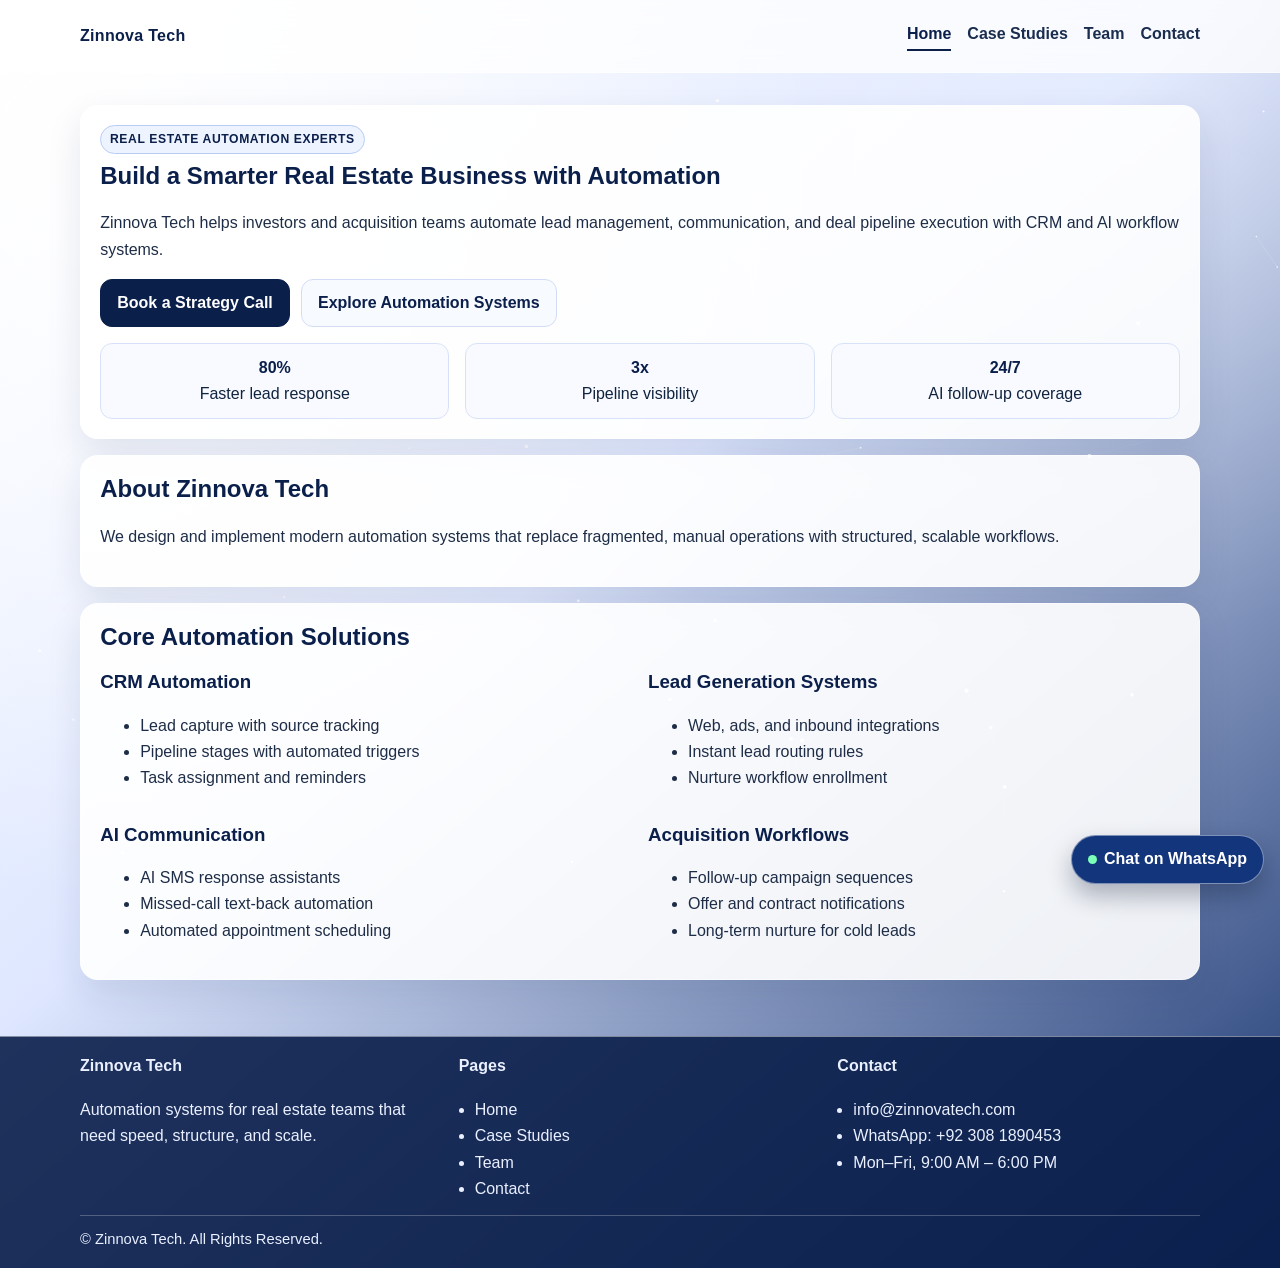
==== commit 89896182: "Fix all site pages and implement white AI particle gradient theme" ====
--- a/index.html
+++ b/index.html
@@ -21,130 +21,66 @@
       </div>
     </header>
 
-    <main>
-      <section class="hero-section container">
-        <article class="hero-card card animated-card">
-          <span class="eyebrow">Real Estate Automation Experts</span>
-          <h1>Build a Smarter Real Estate Business with Automation</h1>
-          <p>
-            Zinnova Tech helps real estate investors, wholesalers, and acquisition teams automate
-            marketing, lead management, and deal pipelines through CRM systems, AI communication,
-            and intelligent workflow automation.
-          </p>
-          <div class="button-row">
-            <a class="btn primary" href="contact.html">Book a Strategy Call</a>
-            <a class="btn" href="#solutions">Explore Our Automation Systems</a>
-          </div>
-          <div class="hero-metrics">
-            <div><strong>80%</strong><span>Faster Lead Reply</span></div>
-            <div><strong>3x</strong><span>Pipeline Visibility</span></div>
-            <div><strong>24/7</strong><span>AI Follow-Up Coverage</span></div>
-          </div>
-        </article>
-      </section>
-
-      <section class="container section-gap">
-        <article class="card animated-card delay-1">
-          <h2>About Zinnova Tech</h2>
-          <p>
-            Zinnova Tech is a real estate automation company and technology branch of Zinnum Private
-            Limited, focused on replacing manual operations with modern systems that scale.
-          </p>
-        </article>
-      </section>
-
-      <section id="solutions" class="container section-gap">
-        <h2 class="section-title">Our Core Automation Solutions</h2>
-        <div class="feature-grid">
-          <article class="card feature-card animated-card delay-1">
-            <h3>Real Estate CRM Automation</h3>
-            <p>Centralize lead intake, qualification, and deal progression in one system.</p>
-            <ul>
-              <li>Lead capture and source attribution</li>
-              <li>Smart pipeline stages with automation triggers</li>
-              <li>Role-based tasks and reminders</li>
-            </ul>
-          </article>
-          <article class="card feature-card animated-card delay-2">
-            <h3>Automated Lead Generation Systems</h3>
-            <p>Capture, route, and activate leads instantly from all marketing channels.</p>
-            <ul>
-              <li>Forms, landing pages, and ad integrations</li>
-              <li>Instant assignment by territory/campaign</li>
-              <li>Auto-enrollment into nurture workflows</li>
-            </ul>
-          </article>
-          <article class="card feature-card animated-card delay-3">
-            <h3>AI-Powered Communication</h3>
-            <p>Respond immediately and qualify opportunities with AI-driven conversations.</p>
-            <ul>
-              <li>AI SMS response assistants</li>
-              <li>Missed-call text-back automation</li>
-              <li>Appointment booking and confirmation</li>
-            </ul>
-          </article>
-          <article class="card feature-card animated-card delay-4">
-            <h3>Acquisition Workflow Automation</h3>
-            <p>Build repeatable execution from first contact to signed contract.</p>
-            <ul>
-              <li>Seller follow-up campaign engine</li>
-              <li>Offer, contract, and team alert automations</li>
-              <li>Long-term nurture for cold leads</li>
-    <main class="container">
-      <section class="hero card animated-card">
+    <main class="container section-gap">
+      <section class="card animated-card">
+        <span class="eyebrow">Real Estate Automation Experts</span>
         <h1>Build a Smarter Real Estate Business with Automation</h1>
         <p>
-          Zinnova Tech helps real estate investors, wholesalers, and acquisition teams automate
-          marketing, lead management, and deal pipelines through CRM systems, AI communication,
-          and intelligent workflow automation.
+          Zinnova Tech helps investors and acquisition teams automate lead management,
+          communication, and deal pipeline execution with CRM and AI workflow systems.
         </p>
         <div class="button-row">
           <a class="btn primary" href="contact.html">Book a Strategy Call</a>
-          <a class="btn" href="#solutions">Explore Our Automation Systems</a>
+          <a class="btn" href="#solutions">Explore Automation Systems</a>
+        </div>
+        <div class="hero-metrics">
+          <div><strong>80%</strong><span>Faster lead response</span></div>
+          <div><strong>3x</strong><span>Pipeline visibility</span></div>
+          <div><strong>24/7</strong><span>AI follow-up coverage</span></div>
         </div>
       </section>
 
       <section class="card animated-card delay-1">
         <h2>About Zinnova Tech</h2>
         <p>
-          Zinnova Tech is a real estate automation company and technology branch of Zinnum Private
-          Limited, focused on replacing manual operations with modern systems that scale.
+          We design and implement modern automation systems that replace fragmented,
+          manual operations with structured, scalable workflows.
         </p>
       </section>
 
       <section id="solutions" class="card animated-card delay-2">
-        <h2>Our Core Automation Solutions</h2>
-        <div class="grid two">
+        <h2>Core Automation Solutions</h2>
+        <div class="feature-grid">
           <article>
-            <h3>Real Estate CRM Automation</h3>
+            <h3>CRM Automation</h3>
             <ul>
-              <li>Lead capture and tracking systems</li>
-              <li>Automated follow-up campaigns</li>
-              <li>Acquisition pipelines and deal tracking</li>
+              <li>Lead capture with source tracking</li>
+              <li>Pipeline stages with automated triggers</li>
+              <li>Task assignment and reminders</li>
             </ul>
           </article>
           <article>
-            <h3>Automated Lead Generation Systems</h3>
+            <h3>Lead Generation Systems</h3>
             <ul>
-              <li>Website and landing page integrations</li>
-              <li>SMS and cold-calling lead intake</li>
-              <li>Social and digital campaign automation</li>
+              <li>Web, ads, and inbound integrations</li>
+              <li>Instant lead routing rules</li>
+              <li>Nurture workflow enrollment</li>
             </ul>
           </article>
           <article>
-            <h3>AI-Powered Communication</h3>
+            <h3>AI Communication</h3>
             <ul>
               <li>AI SMS response assistants</li>
               <li>Missed-call text-back automation</li>
-              <li>Appointment scheduling and qualification</li>
+              <li>Automated appointment scheduling</li>
             </ul>
           </article>
           <article>
-            <h3>Acquisition Workflow Automation</h3>
+            <h3>Acquisition Workflows</h3>
             <ul>
-              <li>Seller follow-up and nurture campaigns</li>
-              <li>Team task management and reminders</li>
+              <li>Follow-up campaign sequences</li>
               <li>Offer and contract notifications</li>
+              <li>Long-term nurture for cold leads</li>
             </ul>
           </article>
         </div>
@@ -155,7 +91,7 @@
       <div class="container footer-grid">
         <div>
           <h4>Zinnova Tech</h4>
-          <p>A branch of Zinnum Private Limited delivering global real estate automation systems.</p>
+          <p>Automation systems for real estate teams that need speed, structure, and scale.</p>
         </div>
         <div>
           <h4>Pages</h4>
@@ -178,32 +114,7 @@
       <div class="container footer-bottom">© Zinnova Tech. All Rights Reserved.</div>
     </footer>
 
-    <a class="whatsapp-widget" href="https://wa.me/923081890453" target="_blank" rel="noopener noreferrer" aria-label="Chat on WhatsApp">
-
-      <section class="card animated-card delay-3">
-        <h2>Ready to Automate Your Real Estate Business?</h2>
-        <p>Book a consultation with our automation specialists to build a scalable deal-flow system.</p>
-        <a class="btn primary" href="contact.html">Schedule a Consultation</a>
-      </section>
-    </main>
-
-    <footer class="site-footer">
-      <div class="container footer-wrap">
-        <p>© Zinnova Tech — A Branch of Zinnum Private Limited. All Rights Reserved.</p>
-        <p><a href="team.html">Meet the Team</a></p>
-      </div>
-    </footer>
-
-    <a
-      class="whatsapp-widget"
-      href="https://wa.me/923081890453"
-      target="_blank"
-      rel="noopener noreferrer"
-      aria-label="Chat on WhatsApp"
-    >
-      <span class="dot"></span>
-      Chat on WhatsApp
-    </a>
+    <a class="whatsapp-widget" href="https://wa.me/923081890453" target="_blank" rel="noopener noreferrer" aria-label="Chat on WhatsApp"><span class="dot"></span>Chat on WhatsApp</a>
 
     <script src="script.js"></script>
   </body>
--- a/styles.css
+++ b/styles.css
@@ -1,37 +1,32 @@
 :root {
-  --bg: #ffffff;
-  --text: #0f0f10;
-  --navy: #102a5c;
-  --muted: #4c5565;
-  --border: #e7e8eb;
+  --navy: #0b1f4b;
+  --navy-deep: #07132f;
+  --text: #10233f;
+  --muted: #415472;
   --card: rgba(255, 255, 255, 0.9);
-}
-
-* { box-sizing: border-box; }
-html, body { overflow-x: hidden; }
+  --border: rgba(255, 255, 255, 0.45);
+}
+
+* {
+  box-sizing: border-box;
+}
+
+html,
 body {
   margin: 0;
+  padding: 0;
+  overflow-x: hidden;
+}
+
+body {
   font-family: Inter, Segoe UI, Roboto, Arial, sans-serif;
   color: var(--text);
-  background: radial-gradient(circle at 20% -10%, #f4f7ff, #fff 35%) no-repeat;
   line-height: 1.65;
-}
-
-#particle-canvas { position: fixed; inset: 0; z-index: -1; pointer-events: none; }
-
-.container { width: min(1150px, calc(100% - 2rem)); margin-inline: auto; }
-.section-gap { padding-top: 1.3rem; padding-bottom: 2.4rem; }
-  --card: rgba(255, 255, 255, 0.88);
-}
-
-* { box-sizing: border-box; }
-
-body {
-  margin: 0;
-  font-family: Inter, Segoe UI, Roboto, Arial, sans-serif;
-  background: var(--bg);
-  color: var(--text);
-  line-height: 1.65;
+  min-height: 100vh;
+  background:
+    radial-gradient(circle at 8% 14%, rgba(255, 255, 255, 0.9), transparent 45%),
+    radial-gradient(circle at 90% 12%, rgba(255, 255, 255, 0.2), transparent 30%),
+    linear-gradient(140deg, #ffffff 0%, #dee7ff 44%, #17346f 100%);
 }
 
 #particle-canvas {
@@ -42,363 +37,296 @@
 }
 
 .container {
-  width: min(1100px, calc(100% - 2rem));
+  width: min(1120px, calc(100% - 2rem));
   margin-inline: auto;
 }
 
 .site-header {
   position: sticky;
   top: 0;
-  z-index: 40;
-  background: rgba(255, 255, 255, 0.92);
-  border-bottom: 1px solid var(--border);
-  backdrop-filter: blur(8px);
-}
-
-.nav-wrap { min-height: 74px; display: flex; align-items: center; justify-content: space-between; gap: 1rem; }
-.logo { color: var(--navy); text-decoration: none; font-size: 1.08rem; font-weight: 800; }
-nav { display: flex; gap: 1rem; flex-wrap: wrap; }
-  z-index: 8;
-  background: rgba(255, 255, 255, 0.95);
-  backdrop-filter: blur(8px);
-  border-bottom: 1px solid var(--border);
+  z-index: 50;
+  border-bottom: 1px solid rgba(255, 255, 255, 0.5);
+  background: rgba(255, 255, 255, 0.74);
+  backdrop-filter: blur(12px);
 }
 
 .nav-wrap {
   min-height: 72px;
   display: flex;
+  justify-content: space-between;
   align-items: center;
-  justify-content: space-between;
   gap: 1rem;
 }
 
 .logo {
-  color: var(--navy);
-  text-decoration: none;
+  text-decoration: none;
+  color: var(--navy);
   font-weight: 800;
-  letter-spacing: .3px;
-}
-
-nav { display: flex; gap: 1rem; flex-wrap: wrap; }
+  letter-spacing: 0.3px;
+}
+
+nav {
+  display: flex;
+  gap: 1rem;
+  flex-wrap: wrap;
+}
 
 nav a {
-  color: var(--text);
-  text-decoration: none;
+  text-decoration: none;
+  color: #1a2d4f;
   font-weight: 600;
-  padding: .2rem 0;
+  padding-bottom: 2px;
   border-bottom: 2px solid transparent;
-  transition: .2s ease;
-}
-nav a:hover, nav a.active { color: var(--navy); border-color: var(--navy); }
-
-.hero-section { padding: 2rem 0 1rem; }
-.hero-card {
-  background: linear-gradient(145deg, rgba(255,255,255,.95), rgba(246,250,255,.95));
-  border: 1px solid #dce5f7;
-}
+  transition: 0.2s ease;
+}
+
+nav a:hover,
+nav a.active {
+  color: var(--navy);
+  border-color: var(--navy);
+}
+
+main {
+  padding: 2rem 0 3rem;
+}
+
+.section-gap {
+  display: grid;
+  gap: 1rem;
+}
+
+.card {
+  border: 1px solid var(--border);
+  border-radius: 18px;
+  padding: 1.2rem;
+  background: var(--card);
+  box-shadow: 0 14px 35px rgba(11, 31, 75, 0.1);
+}
+
+.animated-card {
+  opacity: 0;
+  transform: translateY(12px);
+  animation: fadeUp 0.6s ease forwards;
+}
+
+.delay-1 {
+  animation-delay: 0.1s;
+}
+
+.delay-2 {
+  animation-delay: 0.2s;
+}
+
+.delay-3 {
+  animation-delay: 0.3s;
+}
+
+.delay-4 {
+  animation-delay: 0.4s;
+}
+
+h1,
+h2,
+h3,
+h4 {
+  margin-top: 0;
+  color: var(--navy);
+  line-height: 1.2;
+}
+
+p,
+li {
+  color: #1e2d47;
+}
+
 .eyebrow {
   display: inline-block;
+  margin-bottom: 0.5rem;
+  border: 1px solid #b8ccf5;
+  border-radius: 999px;
+  padding: 0.2rem 0.55rem;
+  background: #eef4ff;
+  color: var(--navy);
+  font-size: 0.76rem;
   font-weight: 800;
-  letter-spacing: .6px;
   text-transform: uppercase;
-  font-size: .74rem;
-  color: var(--navy);
-  background: #edf3ff;
-  border: 1px solid #ccdaf8;
-  padding: .26rem .5rem;
-  border-radius: 999px;
+  letter-spacing: 0.6px;
+}
+
+.button-row {
+  display: flex;
+  flex-wrap: wrap;
+  gap: 0.7rem;
+  margin-top: 1rem;
+}
+
+.btn {
+  text-decoration: none;
+  border: 1px solid #d2ddf5;
+  color: var(--navy);
+  font-weight: 700;
+  border-radius: 12px;
+  padding: 0.62rem 1rem;
+  background: #f7faff;
+}
+
+.btn.primary {
+  background: var(--navy);
+  border-color: var(--navy);
+  color: #ffffff;
+}
+
+.hero-metrics,
+.study-grid,
+.team-grid,
+.contact-grid,
+.feature-grid,
+.footer-grid {
+  display: grid;
+  gap: 1rem;
 }
 
 .hero-metrics {
   margin-top: 1rem;
-  display: grid;
-  gap: .6rem;
   grid-template-columns: repeat(3, minmax(0, 1fr));
 }
+
 .hero-metrics div {
-  border: 1px solid #d9e3f7;
-  background: #f7faff;
+  text-align: center;
+  border: 1px solid #d7e2f8;
   border-radius: 12px;
-  padding: .65rem;
-  text-align: center;
-}
-.hero-metrics strong { display: block; color: var(--navy); font-size: 1.1rem; }
-.hero-metrics span { color: #3a465c; font-size: .85rem; }
-
-.card {
-  background: var(--card);
-  border: 1px solid var(--border);
-  border-radius: 16px;
-  padding: 1.2rem;
-  box-shadow: 0 10px 32px rgba(16, 42, 92, 0.06);
-  transition: transform .25s ease, box-shadow .25s ease;
-}
-.card:hover { transform: translateY(-4px); box-shadow: 0 18px 40px rgba(16, 42, 92, 0.12); }
-
-.section-title { color: var(--navy); margin: 0 0 .85rem; }
-.feature-grid, .study-grid, .team-grid { display: grid; gap: 1rem; }
-.feature-grid { grid-template-columns: repeat(2, minmax(0, 1fr)); }
-.study-grid { grid-template-columns: repeat(3, minmax(0, 1fr)); }
-.team-grid { grid-template-columns: repeat(2, minmax(0, 1fr)); }
-.contact-grid { display: grid; grid-template-columns: 1.1fr .9fr; gap: 1rem; }
-
-.feature-card h3, .study-card h2, .team-card h3, h1, h2, h3 { color: var(--navy); margin-top: 0; line-height: 1.2; }
-p, li { color: var(--text); }
-
-.study-card { position: relative; overflow: hidden; }
-.study-card::before {
-  content: "";
-  position: absolute;
-  inset: -220% -60%;
-  background: linear-gradient(120deg, transparent 45%, rgba(16, 42, 92, .12), transparent 55%);
-  animation: shimmer 5s linear infinite;
-}
-.result-row { display: flex; flex-wrap: wrap; gap: .45rem; margin-top: .4rem; }
+  background: #f8faff;
+  padding: 0.65rem;
+}
+
+.hero-metrics strong {
+  display: block;
+  color: var(--navy);
+}
+
+.feature-grid {
+  grid-template-columns: repeat(2, minmax(0, 1fr));
+}
+
+.study-grid {
+  grid-template-columns: repeat(3, minmax(0, 1fr));
+}
+
+.team-grid {
+  grid-template-columns: repeat(2, minmax(0, 1fr));
+}
+
+.contact-grid {
+  grid-template-columns: 1.1fr 0.9fr;
+}
+
+.result-row {
+  display: flex;
+  flex-wrap: wrap;
+  gap: 0.45rem;
+}
+
 .pill {
-  border: 1px solid #ccd9f3;
-  background: #f3f7ff;
+  display: inline-block;
+  border: 1px solid #c7d5f2;
+  background: #f2f6ff;
   color: var(--navy);
   border-radius: 999px;
-  padding: .3rem .55rem;
-  font-size: .78rem;
+  padding: 0.3rem 0.55rem;
+  font-size: 0.8rem;
   font-weight: 700;
 }
 
-.team-card .avatar {
+.avatar {
   width: 52px;
   height: 52px;
   border-radius: 50%;
-  background: linear-gradient(140deg, #15367c, #345fb7);
-  color: white;
-  font-weight: 800;
+  background: linear-gradient(150deg, #14357c, #4c74c8);
   display: grid;
   place-items: center;
-  margin-bottom: .7rem;
-}
-.team-card .role {
-  margin: .2rem 0 .5rem;
-  color: #31466e;
+  color: #fff;
+  font-weight: 800;
+  margin-bottom: 0.7rem;
+}
+
+.role {
+  margin-top: -0.1rem;
+  color: var(--muted);
   font-weight: 700;
 }
 
-.button-row { margin-top: 1rem; display: flex; gap: .75rem; flex-wrap: wrap; }
-  padding-bottom: 2px;
-  border-bottom: 2px solid transparent;
-}
-
-nav a.active,
-nav a:hover {
-  color: var(--navy);
-  border-color: var(--navy);
-}
-
-main {
-  padding: 2rem 0 3rem;
-  display: grid;
-  gap: 1rem;
-}
-
-.card {
-  border: 1px solid var(--border);
-  border-radius: 16px;
-  background: var(--card);
-  padding: 1.2rem 1.1rem;
-  box-shadow: 0 8px 30px rgba(16, 42, 92, .05);
-  transition: transform .25s ease, box-shadow .25s ease;
-}
-
-.animated-card {
-  opacity: 0;
-  transform: translateY(14px);
-  animation: cardIn .65s ease forwards;
-}
-.delay-1 { animation-delay: .08s; }
-.delay-2 { animation-delay: .16s; }
-.delay-3 { animation-delay: .24s; }
-.delay-4 { animation-delay: .32s; }
-
-.card:hover {
-  transform: translateY(-5px);
-  box-shadow: 0 14px 38px rgba(16, 42, 92, .12);
-}
-
-.study-card {
-  position: relative;
-  overflow: hidden;
-}
-
-.study-card::before {
-  content: "";
-  position: absolute;
-  inset: -150% -20%;
-  background: linear-gradient(120deg, transparent 40%, rgba(16, 42, 92, .12), transparent 60%);
-  transform: translateX(-50%);
-  animation: shimmer 5s linear infinite;
-}
-
-.study-grid {
-  display: grid;
-  gap: 1rem;
+.site-footer {
+  margin-top: 0.5rem;
+  border-top: 1px solid rgba(255, 255, 255, 0.45);
+  background: rgba(11, 31, 75, 0.9);
+  color: #eaf0ff;
+}
+
+.footer-grid {
+  padding: 1.2rem 0 0.8rem;
   grid-template-columns: repeat(3, minmax(0, 1fr));
 }
 
-.pill {
-  display: inline-block;
-  font-size: .82rem;
-  padding: .34rem .6rem;
-  border-radius: 999px;
-  border: 1px solid #c8d4ef;
-  color: var(--navy);
-  background: #f5f8ff;
-  font-weight: 700;
-}
-
-.result-row {
-  display: flex;
-  gap: .55rem;
-  flex-wrap: wrap;
-}
-
-h1,h2,h3 { color: var(--navy); line-height: 1.2; margin-top: 0; }
-p,li { color: var(--text); }
-.hero p { color: var(--muted); }
-
-.grid.two {
-  display: grid;
-  grid-template-columns: repeat(2, minmax(0, 1fr));
-  gap: 1rem;
-}
-
-.button-row {
-  margin-top: 1rem;
-  display: flex;
-  gap: .75rem;
-  flex-wrap: wrap;
-}
-
-.btn {
-  display: inline-flex;
-  align-items: center;
-  justify-content: center;
-  text-decoration: none;
-  border-radius: 10px;
-  padding: .65rem 1rem;
-  font-weight: 700;
-  border: 1px solid var(--border);
-  color: var(--text);
-}
-.btn.primary { background: var(--navy); color: #fff; border-color: var(--navy); }
-
-.site-footer {
-  margin-top: 2rem;
-  border-top: 1px solid var(--border);
-  background: linear-gradient(180deg, #fbfcff, #f5f8ff);
-}
-.footer-grid {
-  display: grid;
-  grid-template-columns: 1.2fr 1fr 1fr;
-  gap: 1rem;
-  padding: 1.4rem 0 .8rem;
-}
-.footer-grid h4 { margin: 0 0 .45rem; color: var(--navy); }
-.footer-grid p, .footer-grid li { margin: 0; color: #2d3544; }
-.footer-grid ul { list-style: none; padding: 0; margin: 0; display: grid; gap: .32rem; }
-.footer-grid a { color: #1f3260; text-decoration: none; font-weight: 600; }
+.site-footer h4,
+.site-footer p,
+.site-footer li,
+.site-footer a {
+  color: #eaf0ff;
+}
+
+.site-footer a {
+  text-decoration: none;
+}
+
+.site-footer ul {
+  margin: 0;
+  padding-left: 1rem;
+}
+
 .footer-bottom {
-  border-top: 1px solid #dce3f3;
-  color: #42506c;
-  font-size: .88rem;
-  padding: .7rem 0 1rem;
-}
-
-  transition: transform .2s ease, box-shadow .2s ease;
-}
-
-.btn:hover { transform: translateY(-1px); box-shadow: 0 8px 20px rgba(0,0,0,.07); }
-.btn.primary { background: var(--navy); color: #fff; border-color: var(--navy); }
-
-.site-footer {
-  border-top: 1px solid var(--border);
-  background: rgba(255, 255, 255, .97);
-}
-
-.footer-wrap {
-  padding: 1rem 0;
-  display: flex;
-  align-items: center;
-  justify-content: space-between;
-  gap: 1rem;
-  flex-wrap: wrap;
-}
-
-.footer-wrap p {
-  margin: 0;
-  color: #2c3340;
-  font-size: .92rem;
-}
-
-.footer-wrap a { color: var(--navy); font-weight: 700; text-decoration: none; }
+  padding: 0.7rem 0 1rem;
+  border-top: 1px solid rgba(255, 255, 255, 0.24);
+  font-size: 0.92rem;
+}
 
 .whatsapp-widget {
   position: fixed;
   right: 1rem;
   bottom: 1rem;
-  z-index: 90;
-  z-index: 12;
-  background: #25d366;
+  z-index: 45;
+  text-decoration: none;
   color: #fff;
-  text-decoration: none;
-  padding: .75rem 1rem;
+  background: #12357b;
+  border: 1px solid rgba(255, 255, 255, 0.45);
   border-radius: 999px;
   font-weight: 700;
-  box-shadow: 0 10px 24px rgba(0,0,0,.2);
-  box-shadow: 0 10px 24px rgba(0, 0, 0, .2);
-  display: inline-flex;
-  align-items: center;
-  gap: .5rem;
-}
-.whatsapp-widget .dot { width: 8px; height: 8px; background: #fff; border-radius: 999px; }
-
-.animated-card { opacity: 0; transform: translateY(12px); animation: cardIn .6s ease forwards; }
-.delay-1 { animation-delay: .08s; }
-.delay-2 { animation-delay: .16s; }
-.delay-3 { animation-delay: .24s; }
-.delay-4 { animation-delay: .32s; }
-
-@keyframes cardIn { to { opacity: 1; transform: translateY(0); } }
-@keyframes shimmer { 0% { transform: translateX(-50%) rotate(9deg); } 100% { transform: translateX(50%) rotate(9deg); } }
-
-@media (max-width: 1000px) {
-  .study-grid { grid-template-columns: 1fr; }
-  .team-grid { grid-template-columns: 1fr; }
-  .feature-grid { grid-template-columns: 1fr; }
-  .contact-grid { grid-template-columns: 1fr; }
-  .footer-grid { grid-template-columns: 1fr; }
-}
-@media (max-width: 760px) {
-  .hero-metrics { grid-template-columns: 1fr; }
-
-.whatsapp-widget .dot {
-  width: 8px;
-  height: 8px;
-  background: #fff;
-  border-radius: 999px;
-}
-
-@keyframes cardIn {
-  to { opacity: 1; transform: translateY(0); }
-}
-
-@keyframes shimmer {
-  0% { transform: translateX(-40%) rotate(8deg); }
-  100% { transform: translateX(40%) rotate(8deg); }
-}
-
-@media (max-width: 980px) {
-  .study-grid { grid-template-columns: 1fr; }
-}
-
-@media (max-width: 800px) {
-  .grid.two { grid-template-columns: 1fr; }
-  nav { font-size: .92rem; }
-}
+  padding: 0.65rem 1rem;
+  box-shadow: 0 12px 24px rgba(7, 20, 47, 0.3);
+}
+
+.dot {
+  display: inline-block;
+  width: 9px;
+  height: 9px;
+  border-radius: 50%;
+  margin-right: 0.45rem;
+  background: #7dffb7;
+}
+
+@keyframes fadeUp {
+  to {
+    opacity: 1;
+    transform: translateY(0);
+  }
+}
+
+@media (max-width: 900px) {
+  .study-grid,
+  .feature-grid,
+  .team-grid,
+  .footer-grid,
+  .contact-grid,
+  .hero-metrics {
+    grid-template-columns: 1fr;
+  }
+}
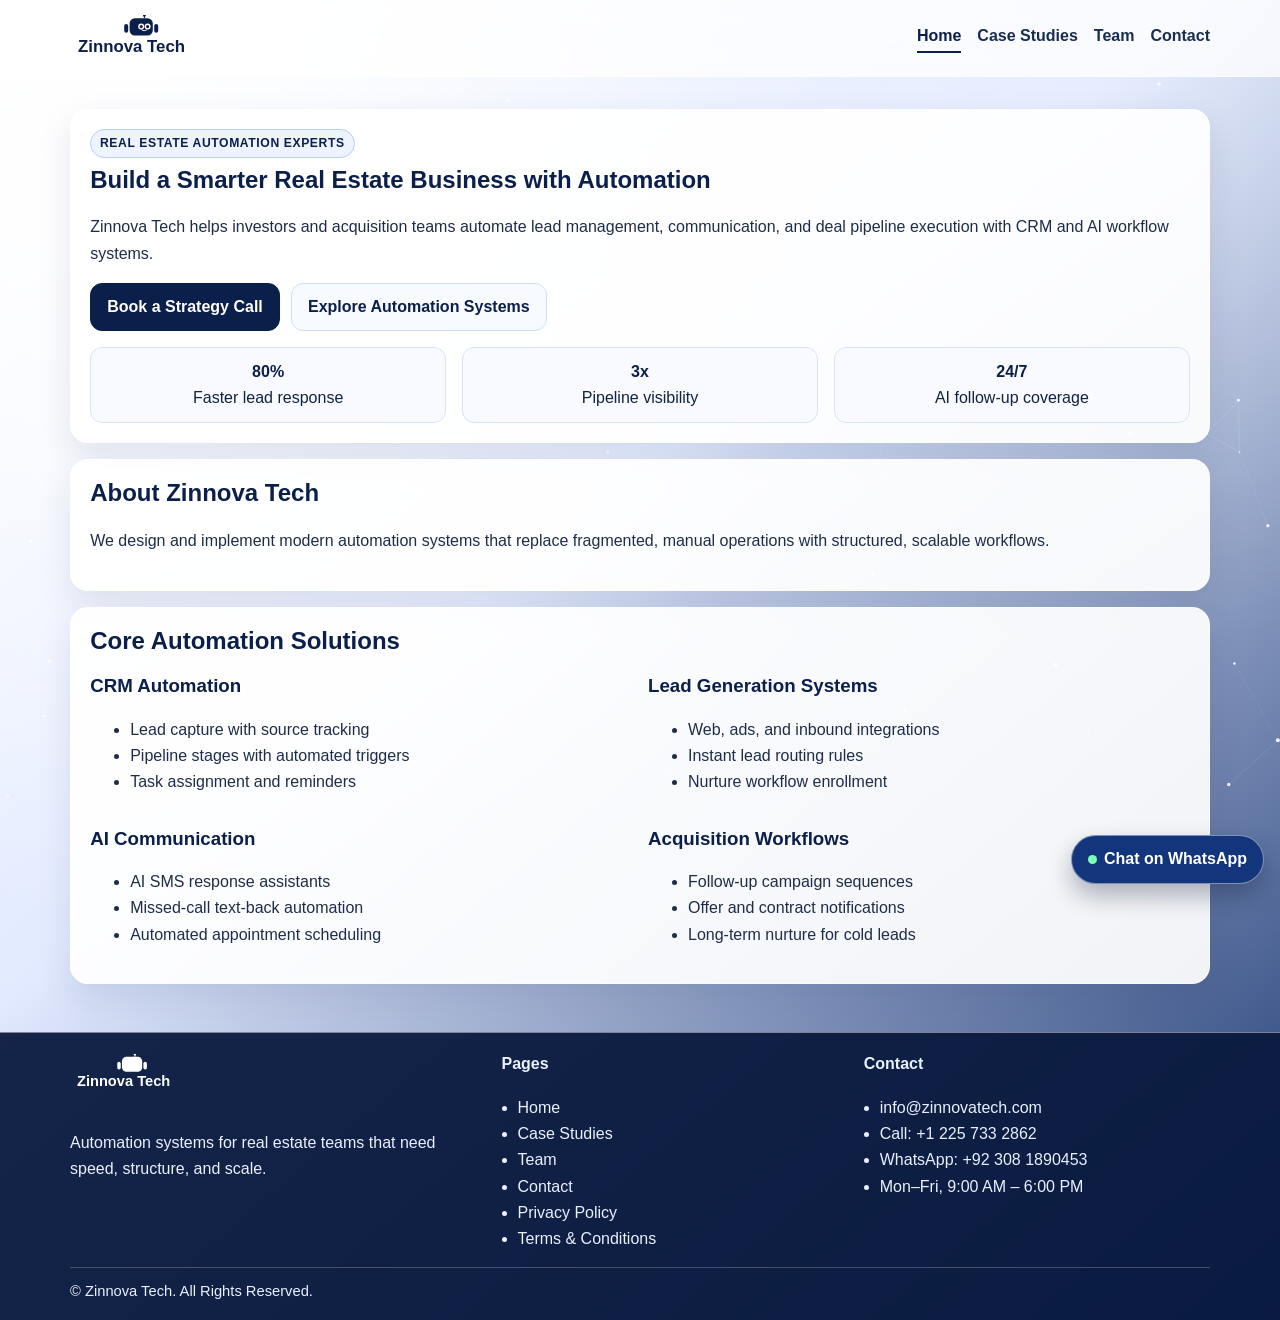
==== commit 98363761: "Add branded logo, expanded footer/legal pages, case studies, team profiles, and contact form" ====
--- a/index.html
+++ b/index.html
@@ -11,7 +11,9 @@
 
     <header class="site-header">
       <div class="container nav-wrap">
-        <a class="logo" href="index.html">Zinnova Tech</a>
+        <a class="logo" href="index.html" aria-label="Zinnova Tech Home">
+          <img src="assets/logo.svg" alt="Zinnova Tech logo" />
+        </a>
         <nav>
           <a href="index.html" class="active">Home</a>
           <a href="case-studies.html">Case Studies</a>
@@ -90,7 +92,7 @@
     <footer class="site-footer">
       <div class="container footer-grid">
         <div>
-          <h4>Zinnova Tech</h4>
+          <img src="assets/logo.svg" alt="Zinnova Tech logo" class="footer-logo" />
           <p>Automation systems for real estate teams that need speed, structure, and scale.</p>
         </div>
         <div>
@@ -100,12 +102,15 @@
             <li><a href="case-studies.html">Case Studies</a></li>
             <li><a href="team.html">Team</a></li>
             <li><a href="contact.html">Contact</a></li>
+            <li><a href="privacy-policy.html">Privacy Policy</a></li>
+            <li><a href="terms-and-conditions.html">Terms & Conditions</a></li>
           </ul>
         </div>
         <div>
           <h4>Contact</h4>
           <ul>
             <li><a href="mailto:info@zinnovatech.com">info@zinnovatech.com</a></li>
+            <li><a href="tel:+12257332862">Call: +1 225 733 2862</a></li>
             <li><a href="https://wa.me/923081890453" target="_blank" rel="noopener noreferrer">WhatsApp: +92 308 1890453</a></li>
             <li>Mon–Fri, 9:00 AM – 6:00 PM</li>
           </ul>
--- a/styles.css
+++ b/styles.css
@@ -1,15 +1,12 @@
 :root {
   --navy: #0b1f4b;
-  --navy-deep: #07132f;
   --text: #10233f;
   --muted: #415472;
-  --card: rgba(255, 255, 255, 0.9);
-  --border: rgba(255, 255, 255, 0.45);
-}
-
-* {
-  box-sizing: border-box;
-}
+  --card: rgba(255, 255, 255, 0.92);
+  --border: rgba(255, 255, 255, 0.5);
+}
+
+* { box-sizing: border-box; }
 
 html,
 body {
@@ -24,9 +21,9 @@
   line-height: 1.65;
   min-height: 100vh;
   background:
-    radial-gradient(circle at 8% 14%, rgba(255, 255, 255, 0.9), transparent 45%),
+    radial-gradient(circle at 8% 14%, rgba(255, 255, 255, 0.92), transparent 45%),
     radial-gradient(circle at 90% 12%, rgba(255, 255, 255, 0.2), transparent 30%),
-    linear-gradient(140deg, #ffffff 0%, #dee7ff 44%, #17346f 100%);
+    linear-gradient(140deg, #ffffff 0%, #e2eaff 42%, #17346f 100%);
 }
 
 #particle-canvas {
@@ -36,41 +33,21 @@
   pointer-events: none;
 }
 
-.container {
-  width: min(1120px, calc(100% - 2rem));
-  margin-inline: auto;
-}
+.container { width: min(1140px, calc(100% - 2rem)); margin-inline: auto; }
 
 .site-header {
   position: sticky;
   top: 0;
   z-index: 50;
   border-bottom: 1px solid rgba(255, 255, 255, 0.5);
-  background: rgba(255, 255, 255, 0.74);
+  background: rgba(255, 255, 255, 0.76);
   backdrop-filter: blur(12px);
 }
 
-.nav-wrap {
-  min-height: 72px;
-  display: flex;
-  justify-content: space-between;
-  align-items: center;
-  gap: 1rem;
-}
-
-.logo {
-  text-decoration: none;
-  color: var(--navy);
-  font-weight: 800;
-  letter-spacing: 0.3px;
-}
-
-nav {
-  display: flex;
-  gap: 1rem;
-  flex-wrap: wrap;
-}
-
+.nav-wrap { min-height: 76px; display: flex; justify-content: space-between; align-items: center; gap: 1rem; }
+.logo img { height: 46px; width: auto; display: block; }
+
+nav { display: flex; gap: 1rem; flex-wrap: wrap; }
 nav a {
   text-decoration: none;
   color: #1a2d4f;
@@ -79,21 +56,11 @@
   border-bottom: 2px solid transparent;
   transition: 0.2s ease;
 }
-
 nav a:hover,
-nav a.active {
-  color: var(--navy);
-  border-color: var(--navy);
-}
-
-main {
-  padding: 2rem 0 3rem;
-}
-
-.section-gap {
-  display: grid;
-  gap: 1rem;
-}
+nav a.active { color: var(--navy); border-color: var(--navy); }
+
+main { padding: 2rem 0 3rem; }
+.section-gap { display: grid; gap: 1rem; }
 
 .card {
   border: 1px solid var(--border);
@@ -103,41 +70,14 @@
   box-shadow: 0 14px 35px rgba(11, 31, 75, 0.1);
 }
 
-.animated-card {
-  opacity: 0;
-  transform: translateY(12px);
-  animation: fadeUp 0.6s ease forwards;
-}
-
-.delay-1 {
-  animation-delay: 0.1s;
-}
-
-.delay-2 {
-  animation-delay: 0.2s;
-}
-
-.delay-3 {
-  animation-delay: 0.3s;
-}
-
-.delay-4 {
-  animation-delay: 0.4s;
-}
-
-h1,
-h2,
-h3,
-h4 {
-  margin-top: 0;
-  color: var(--navy);
-  line-height: 1.2;
-}
-
-p,
-li {
-  color: #1e2d47;
-}
+.animated-card { opacity: 0; transform: translateY(12px); animation: fadeUp 0.6s ease forwards; }
+.delay-1 { animation-delay: 0.1s; }
+.delay-2 { animation-delay: 0.2s; }
+.delay-3 { animation-delay: 0.3s; }
+.delay-4 { animation-delay: 0.4s; }
+
+h1,h2,h3,h4 { margin-top: 0; color: var(--navy); line-height: 1.2; }
+p,li,label { color: #1e2d47; }
 
 .eyebrow {
   display: inline-block;
@@ -153,13 +93,7 @@
   letter-spacing: 0.6px;
 }
 
-.button-row {
-  display: flex;
-  flex-wrap: wrap;
-  gap: 0.7rem;
-  margin-top: 1rem;
-}
-
+.button-row { display: flex; flex-wrap: wrap; gap: 0.7rem; margin-top: 1rem; }
 .btn {
   text-decoration: none;
   border: 1px solid #d2ddf5;
@@ -168,64 +102,36 @@
   border-radius: 12px;
   padding: 0.62rem 1rem;
   background: #f7faff;
-}
-
-.btn.primary {
-  background: var(--navy);
-  border-color: var(--navy);
-  color: #ffffff;
-}
-
-.hero-metrics,
-.study-grid,
-.team-grid,
-.contact-grid,
-.feature-grid,
-.footer-grid {
+  cursor: pointer;
+}
+.btn.primary { background: var(--navy); border-color: var(--navy); color: #ffffff; }
+
+.hero-metrics,.study-grid,.team-grid,.contact-grid,.feature-grid,.footer-grid { display: grid; gap: 1rem; }
+.hero-metrics { margin-top: 1rem; grid-template-columns: repeat(3, minmax(0, 1fr)); }
+.hero-metrics div { text-align: center; border: 1px solid #d7e2f8; border-radius: 12px; background: #f8faff; padding: 0.65rem; }
+.hero-metrics strong { display: block; color: var(--navy); }
+
+.feature-grid { grid-template-columns: repeat(2, minmax(0, 1fr)); }
+.study-grid { grid-template-columns: repeat(3, minmax(0, 1fr)); }
+.team-grid { grid-template-columns: repeat(2, minmax(0, 1fr)); }
+.team-grid-3 { grid-template-columns: repeat(3, minmax(0, 1fr)); }
+.contact-grid { grid-template-columns: 1fr 1fr; }
+
+.team-photo {
+  width: 100%;
+  height: 170px;
+  border-radius: 12px;
+  border: 1px dashed #8ba5d8;
+  background: linear-gradient(145deg, #f4f8ff, #e5edff);
   display: grid;
-  gap: 1rem;
-}
-
-.hero-metrics {
-  margin-top: 1rem;
-  grid-template-columns: repeat(3, minmax(0, 1fr));
-}
-
-.hero-metrics div {
-  text-align: center;
-  border: 1px solid #d7e2f8;
-  border-radius: 12px;
-  background: #f8faff;
-  padding: 0.65rem;
-}
-
-.hero-metrics strong {
-  display: block;
-  color: var(--navy);
-}
-
-.feature-grid {
-  grid-template-columns: repeat(2, minmax(0, 1fr));
-}
-
-.study-grid {
-  grid-template-columns: repeat(3, minmax(0, 1fr));
-}
-
-.team-grid {
-  grid-template-columns: repeat(2, minmax(0, 1fr));
-}
-
-.contact-grid {
-  grid-template-columns: 1.1fr 0.9fr;
-}
-
-.result-row {
-  display: flex;
-  flex-wrap: wrap;
-  gap: 0.45rem;
-}
-
+  place-items: center;
+  color: #2f4f89;
+  font-weight: 700;
+  margin-bottom: 0.8rem;
+}
+
+.role { color: var(--muted); font-weight: 700; margin-top: -0.15rem; }
+.result-row { display: flex; flex-wrap: wrap; gap: 0.45rem; }
 .pill {
   display: inline-block;
   border: 1px solid #c7d5f2;
@@ -237,55 +143,29 @@
   font-weight: 700;
 }
 
-.avatar {
-  width: 52px;
-  height: 52px;
-  border-radius: 50%;
-  background: linear-gradient(150deg, #14357c, #4c74c8);
-  display: grid;
-  place-items: center;
-  color: #fff;
-  font-weight: 800;
-  margin-bottom: 0.7rem;
-}
-
-.role {
-  margin-top: -0.1rem;
-  color: var(--muted);
-  font-weight: 700;
+.contact-form { display: grid; gap: 0.55rem; }
+.contact-form input,
+.contact-form textarea {
+  border: 1px solid #c8d7f5;
+  border-radius: 10px;
+  padding: 0.65rem 0.7rem;
+  font: inherit;
+  background: #fff;
 }
 
 .site-footer {
-  margin-top: 0.5rem;
   border-top: 1px solid rgba(255, 255, 255, 0.45);
-  background: rgba(11, 31, 75, 0.9);
+  background: rgba(10, 26, 63, 0.95);
   color: #eaf0ff;
 }
-
-.footer-grid {
-  padding: 1.2rem 0 0.8rem;
-  grid-template-columns: repeat(3, minmax(0, 1fr));
-}
-
-.site-footer h4,
-.site-footer p,
-.site-footer li,
-.site-footer a {
-  color: #eaf0ff;
-}
-
-.site-footer a {
-  text-decoration: none;
-}
-
-.site-footer ul {
-  margin: 0;
-  padding-left: 1rem;
-}
-
+.footer-logo { height: 40px; width: auto; filter: brightness(0) invert(1); margin-bottom: 0.7rem; }
+.footer-grid { padding: 1.3rem 0 0.9rem; grid-template-columns: 1.2fr 1fr 1fr; }
+.site-footer h4,.site-footer p,.site-footer li,.site-footer a { color: #eaf0ff; }
+.site-footer a { text-decoration: none; }
+.site-footer ul { margin: 0; padding-left: 1rem; }
 .footer-bottom {
   padding: 0.7rem 0 1rem;
-  border-top: 1px solid rgba(255, 255, 255, 0.24);
+  border-top: 1px solid rgba(255, 255, 255, 0.22);
   font-size: 0.92rem;
 }
 
@@ -303,7 +183,6 @@
   padding: 0.65rem 1rem;
   box-shadow: 0 12px 24px rgba(7, 20, 47, 0.3);
 }
-
 .dot {
   display: inline-block;
   width: 9px;
@@ -313,20 +192,9 @@
   background: #7dffb7;
 }
 
-@keyframes fadeUp {
-  to {
-    opacity: 1;
-    transform: translateY(0);
-  }
-}
-
-@media (max-width: 900px) {
-  .study-grid,
-  .feature-grid,
-  .team-grid,
-  .footer-grid,
-  .contact-grid,
-  .hero-metrics {
-    grid-template-columns: 1fr;
-  }
-}
+@keyframes fadeUp { to { opacity: 1; transform: translateY(0); } }
+
+@media (max-width: 980px) {
+  .study-grid,.feature-grid,.team-grid-3,.footer-grid,.contact-grid,.hero-metrics { grid-template-columns: 1fr; }
+  .logo img { height: 40px; }
+}
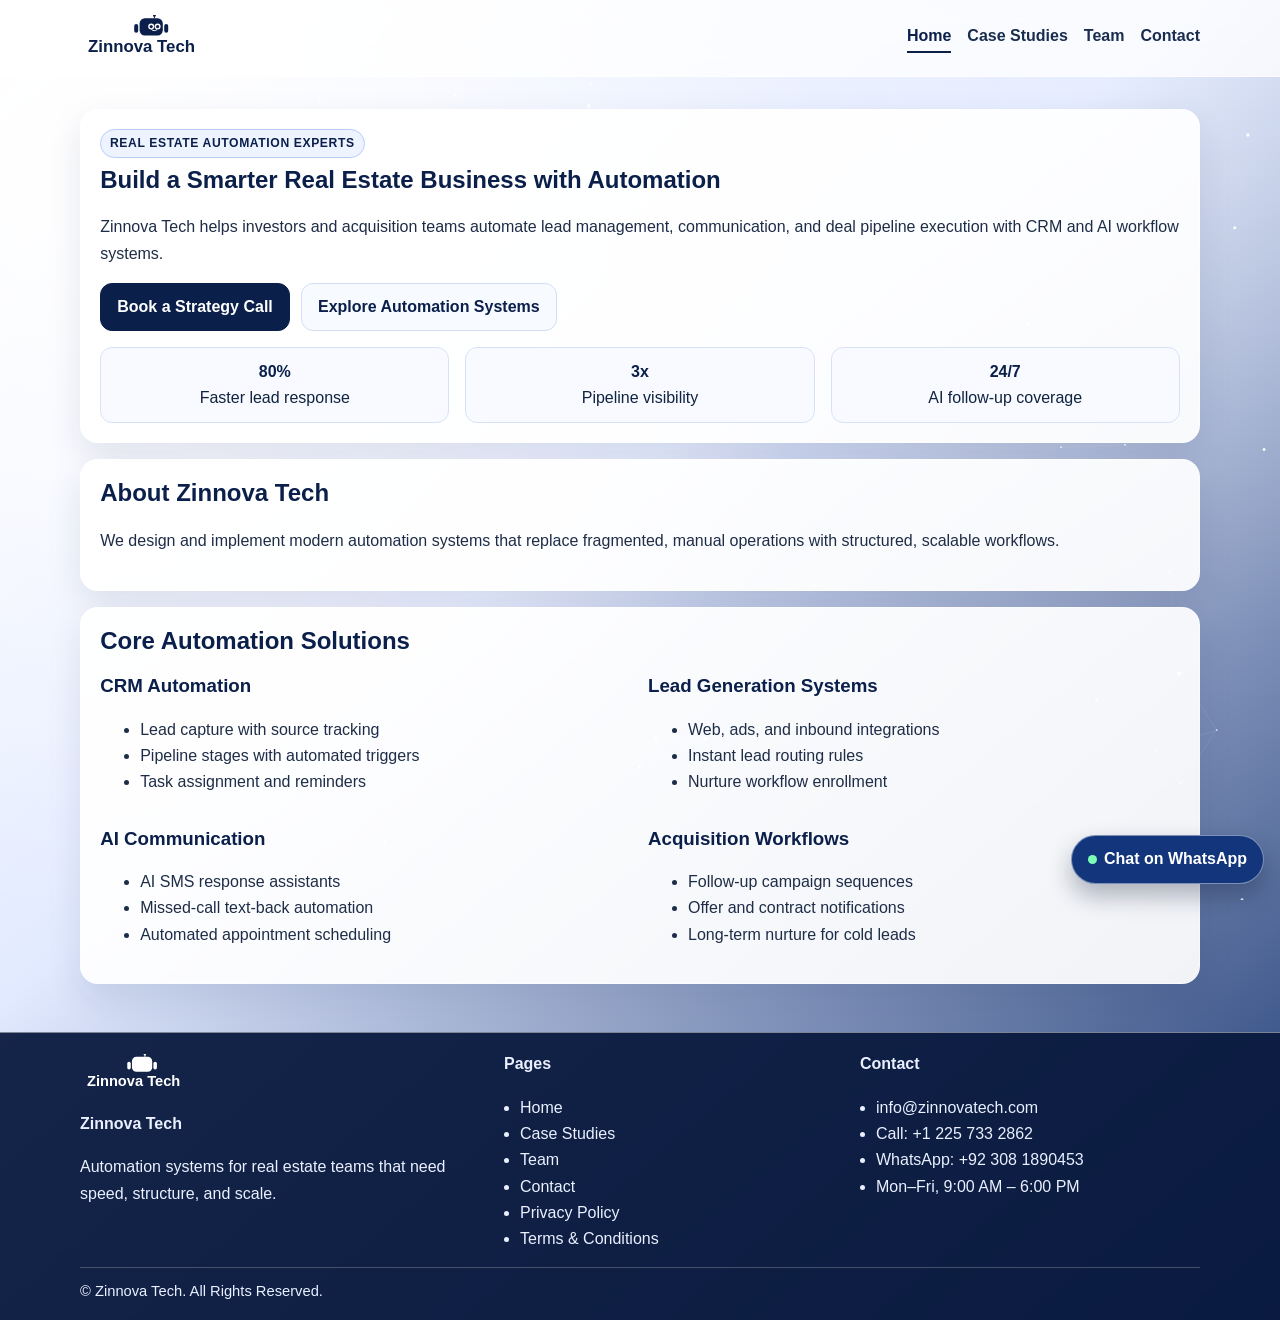
==== commit 077546fe: "Merge branch 'main' into codex/fix-page-functionality-and-design-dthgiq" ====
--- a/index.html
+++ b/index.html
@@ -93,6 +93,7 @@
       <div class="container footer-grid">
         <div>
           <img src="assets/logo.svg" alt="Zinnova Tech logo" class="footer-logo" />
+          <h4>Zinnova Tech</h4>
           <p>Automation systems for real estate teams that need speed, structure, and scale.</p>
         </div>
         <div>
--- a/styles.css
+++ b/styles.css
@@ -7,6 +7,24 @@
 }
 
 * { box-sizing: border-box; }
+
+html,
+body {
+  margin: 0;
+  padding: 0;
+  overflow-x: hidden;
+}
+
+  --navy-deep: #07132f;
+  --text: #10233f;
+  --muted: #415472;
+  --card: rgba(255, 255, 255, 0.9);
+  --border: rgba(255, 255, 255, 0.45);
+}
+
+* {
+  box-sizing: border-box;
+}
 
 html,
 body {
@@ -24,6 +42,9 @@
     radial-gradient(circle at 8% 14%, rgba(255, 255, 255, 0.92), transparent 45%),
     radial-gradient(circle at 90% 12%, rgba(255, 255, 255, 0.2), transparent 30%),
     linear-gradient(140deg, #ffffff 0%, #e2eaff 42%, #17346f 100%);
+    radial-gradient(circle at 8% 14%, rgba(255, 255, 255, 0.9), transparent 45%),
+    radial-gradient(circle at 90% 12%, rgba(255, 255, 255, 0.2), transparent 30%),
+    linear-gradient(140deg, #ffffff 0%, #dee7ff 44%, #17346f 100%);
 }
 
 #particle-canvas {
@@ -34,6 +55,10 @@
 }
 
 .container { width: min(1140px, calc(100% - 2rem)); margin-inline: auto; }
+.container {
+  width: min(1120px, calc(100% - 2rem));
+  margin-inline: auto;
+}
 
 .site-header {
   position: sticky;
@@ -48,6 +73,31 @@
 .logo img { height: 46px; width: auto; display: block; }
 
 nav { display: flex; gap: 1rem; flex-wrap: wrap; }
+  background: rgba(255, 255, 255, 0.74);
+  backdrop-filter: blur(12px);
+}
+
+.nav-wrap {
+  min-height: 72px;
+  display: flex;
+  justify-content: space-between;
+  align-items: center;
+  gap: 1rem;
+}
+
+.logo {
+  text-decoration: none;
+  color: var(--navy);
+  font-weight: 800;
+  letter-spacing: 0.3px;
+}
+
+nav {
+  display: flex;
+  gap: 1rem;
+  flex-wrap: wrap;
+}
+
 nav a {
   text-decoration: none;
   color: #1a2d4f;
@@ -103,6 +153,39 @@
   padding: 0.62rem 1rem;
   background: #f7faff;
   cursor: pointer;
+}
+
+nav a:hover,
+nav a.active {
+  color: var(--navy);
+  border-color: var(--navy);
+}
+
+main {
+  padding: 2rem 0 3rem;
+}
+
+.section-gap {
+  display: grid;
+  gap: 1rem;
+}
+
+.card {
+  border: 1px solid var(--border);
+  border-radius: 18px;
+  padding: 1.2rem;
+  background: var(--card);
+  box-shadow: 0 14px 35px rgba(11, 31, 75, 0.1);
+}
+
+.animated-card {
+  opacity: 0;
+  transform: translateY(12px);
+  animation: fadeUp 0.6s ease forwards;
+}
+
+.delay-1 {
+  animation-delay: 0.1s;
 }
 .btn.primary { background: var(--navy); border-color: var(--navy); color: #ffffff; }
 
@@ -197,4 +280,220 @@
 @media (max-width: 980px) {
   .study-grid,.feature-grid,.team-grid-3,.footer-grid,.contact-grid,.hero-metrics { grid-template-columns: 1fr; }
   .logo img { height: 40px; }
-}
+.delay-2 {
+  animation-delay: 0.2s;
+}
+
+.delay-3 {
+  animation-delay: 0.3s;
+}
+
+.delay-4 {
+  animation-delay: 0.4s;
+}
+
+h1,
+h2,
+h3,
+h4 {
+  margin-top: 0;
+  color: var(--navy);
+  line-height: 1.2;
+}
+
+p,
+li {
+  color: #1e2d47;
+}
+
+.eyebrow {
+  display: inline-block;
+  margin-bottom: 0.5rem;
+  border: 1px solid #b8ccf5;
+  border-radius: 999px;
+  padding: 0.2rem 0.55rem;
+  background: #eef4ff;
+  color: var(--navy);
+  font-size: 0.76rem;
+  font-weight: 800;
+  text-transform: uppercase;
+  letter-spacing: 0.6px;
+}
+
+.button-row {
+  display: flex;
+  flex-wrap: wrap;
+  gap: 0.7rem;
+  margin-top: 1rem;
+}
+
+.btn {
+  text-decoration: none;
+  border: 1px solid #d2ddf5;
+  color: var(--navy);
+  font-weight: 700;
+  border-radius: 12px;
+  padding: 0.62rem 1rem;
+  background: #f7faff;
+}
+
+.btn.primary {
+  background: var(--navy);
+  border-color: var(--navy);
+  color: #ffffff;
+}
+
+.hero-metrics,
+.study-grid,
+.team-grid,
+.contact-grid,
+.feature-grid,
+.footer-grid {
+  display: grid;
+  gap: 1rem;
+}
+
+.hero-metrics {
+  margin-top: 1rem;
+  grid-template-columns: repeat(3, minmax(0, 1fr));
+}
+
+.hero-metrics div {
+  text-align: center;
+  border: 1px solid #d7e2f8;
+  border-radius: 12px;
+  background: #f8faff;
+  padding: 0.65rem;
+}
+
+.hero-metrics strong {
+  display: block;
+  color: var(--navy);
+}
+
+.feature-grid {
+  grid-template-columns: repeat(2, minmax(0, 1fr));
+}
+
+.study-grid {
+  grid-template-columns: repeat(3, minmax(0, 1fr));
+}
+
+.team-grid {
+  grid-template-columns: repeat(2, minmax(0, 1fr));
+}
+
+.contact-grid {
+  grid-template-columns: 1.1fr 0.9fr;
+}
+
+.result-row {
+  display: flex;
+  flex-wrap: wrap;
+  gap: 0.45rem;
+}
+
+.pill {
+  display: inline-block;
+  border: 1px solid #c7d5f2;
+  background: #f2f6ff;
+  color: var(--navy);
+  border-radius: 999px;
+  padding: 0.3rem 0.55rem;
+  font-size: 0.8rem;
+  font-weight: 700;
+}
+
+.avatar {
+  width: 52px;
+  height: 52px;
+  border-radius: 50%;
+  background: linear-gradient(150deg, #14357c, #4c74c8);
+  display: grid;
+  place-items: center;
+  color: #fff;
+  font-weight: 800;
+  margin-bottom: 0.7rem;
+}
+
+.role {
+  margin-top: -0.1rem;
+  color: var(--muted);
+  font-weight: 700;
+}
+
+.site-footer {
+  margin-top: 0.5rem;
+  border-top: 1px solid rgba(255, 255, 255, 0.45);
+  background: rgba(11, 31, 75, 0.9);
+  color: #eaf0ff;
+}
+
+.footer-grid {
+  padding: 1.2rem 0 0.8rem;
+  grid-template-columns: repeat(3, minmax(0, 1fr));
+}
+
+.site-footer h4,
+.site-footer p,
+.site-footer li,
+.site-footer a {
+  color: #eaf0ff;
+}
+
+.site-footer a {
+  text-decoration: none;
+}
+
+.site-footer ul {
+  margin: 0;
+  padding-left: 1rem;
+}
+
+.footer-bottom {
+  padding: 0.7rem 0 1rem;
+  border-top: 1px solid rgba(255, 255, 255, 0.24);
+  font-size: 0.92rem;
+}
+
+.whatsapp-widget {
+  position: fixed;
+  right: 1rem;
+  bottom: 1rem;
+  z-index: 45;
+  text-decoration: none;
+  color: #fff;
+  background: #12357b;
+  border: 1px solid rgba(255, 255, 255, 0.45);
+  border-radius: 999px;
+  font-weight: 700;
+  padding: 0.65rem 1rem;
+  box-shadow: 0 12px 24px rgba(7, 20, 47, 0.3);
+}
+
+.dot {
+  display: inline-block;
+  width: 9px;
+  height: 9px;
+  border-radius: 50%;
+  margin-right: 0.45rem;
+  background: #7dffb7;
+}
+
+@keyframes fadeUp {
+  to {
+    opacity: 1;
+    transform: translateY(0);
+  }
+}
+
+@media (max-width: 900px) {
+  .study-grid,
+  .feature-grid,
+  .team-grid,
+  .footer-grid,
+  .contact-grid,
+  .hero-metrics {
+    grid-template-columns: 1fr;
+  }
+}
